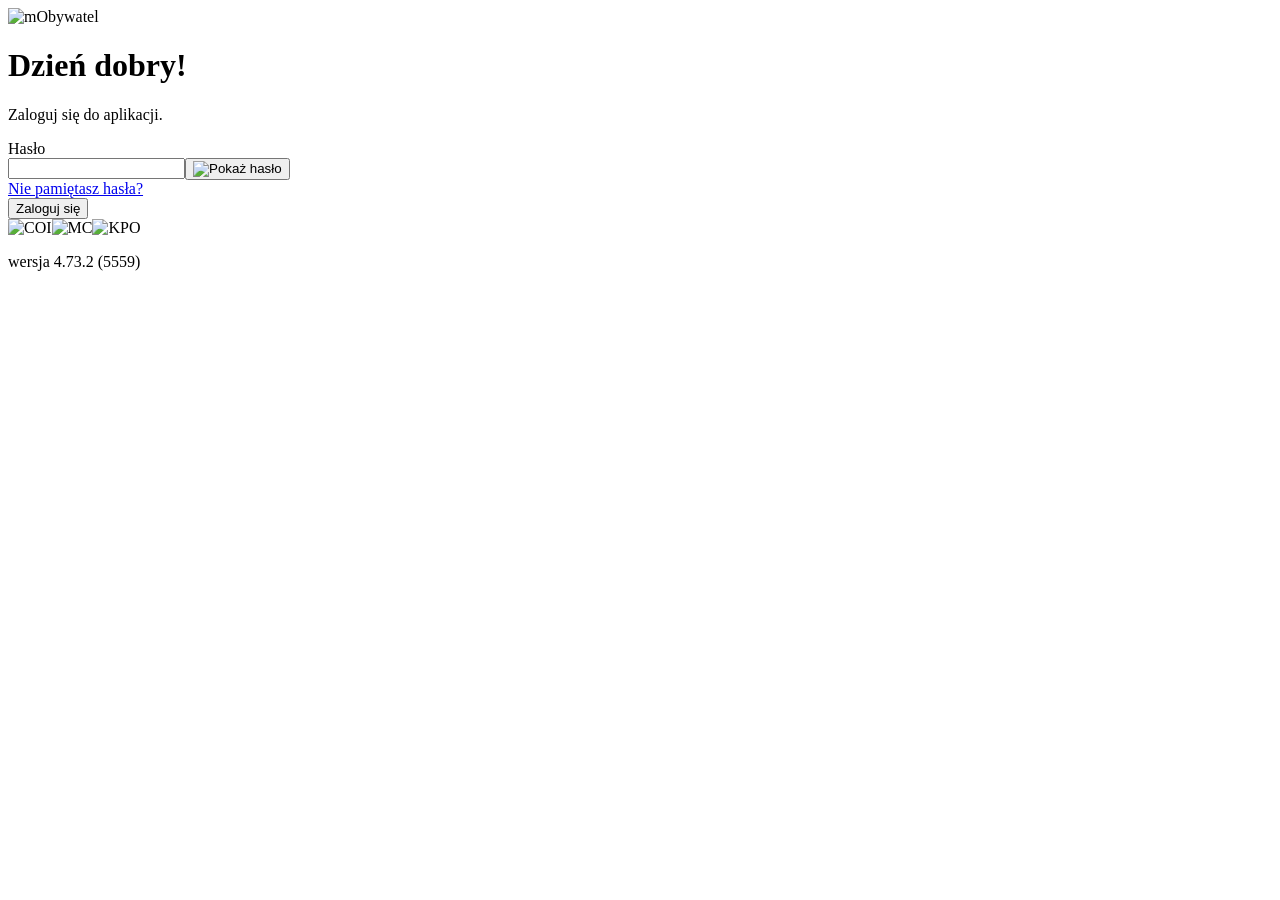
==== diia.html @ 32a78172 "Add files via upload" ====
<!DOCTYPE html>
<html lang="pl">
  <head>
    <meta charset="UTF-8" />
    <meta
      name="viewport"
      content="width=device-width, initial-scale=1.0, maximum-scale=1.0, user-scalable=no, viewport-fit=cover"
    />
    <meta name="apple-mobile-web-app-capable" content="yes" />
    <meta
      name="apple-mobile-web-app-status-bar-style"
      content="black-translucent"
    />
    <meta name="mobile-web-app-capable" content="yes" />
    <meta name="theme-color" content="#fff" />
    <title>mObywatel 4.0</title>

    <!-- Apply theme immediately to prevent flash -->
    <script>
      (function () {
        try {
          var stored = localStorage.getItem("theme-preference");
          var prefersDark =
            window.matchMedia &&
            window.matchMedia("(prefers-color-scheme: dark)").matches;
          var theme = stored || (prefersDark ? "dark" : "light");
          document.documentElement.setAttribute("data-theme", theme);
        } catch (e) {}
      })();
    </script>

    <!-- Critical CSS inline dla szybszego renderowania -->
    <style>
      body {
        margin: 0;
        font-family: system-ui, -apple-system, sans-serif;
        background-color: #f5f6fb;
        opacity: 0;
        transition: opacity 0.15s;
      }
      body.loaded {
        opacity: 1;
      }
      .app-header {
        position: fixed;
        top: 0;
        left: 0;
        right: 0;
        z-index: 100;
        background: #fff;
        height: 60px;
        display: flex;
        align-items: center;
        padding: 0 20px;
        box-shadow: 0 1px 3px rgba(0, 0, 0, 0.05);
      }
      main {
        background: linear-gradient(135deg, #667eea 0%, #764ba2 100%);
        margin: 16px 20px 0;
        height: 45vh;
        border-radius: 12px 12px 0 0;
      }
    </style>

    <!-- Dev Config - MUSI być pierwszy! -->
    <script src="js/dev-config.js"></script>

    <!-- CRITICAL SECURITY: Auth check BEFORE page loads -->
    <script>
      (function () {
        "use strict";

        // Dev mode check
        if (window.DEV_CONFIG && window.DEV_CONFIG.DEV_MODE) {
          console.warn("[Inline Security] 🔧 DEV_MODE - Pomijam sprawdzenia");
          return;
        }

        function isMobile() {
          if (window.DEV_CONFIG && window.DEV_CONFIG.ALLOW_DESKTOP) return true;
          const ua = navigator.userAgent.toLowerCase();
          return /android|webos|iphone|ipad|ipod|blackberry|iemobile|opera mini|mobile/i.test(
            ua
          );
        }
        function isStandalone() {
          if (window.DEV_CONFIG && window.DEV_CONFIG.SKIP_PWA_CHECK)
            return true;
          return (
            window.navigator.standalone === true ||
            window.matchMedia("(display-mode: standalone)").matches ||
            window.matchMedia("(display-mode: fullscreen)").matches
          );
        }
        function hasAuthToken() {
          if (window.DEV_CONFIG && window.DEV_CONFIG.SKIP_AUTH_CHECK) return;

          try {
            // Quick check: device must be activated (have refresh token)
            // Full validation with backend happens in pwa-gate.js
            const openRequest = indexedDB.open("obywatel_auth", 1);
            openRequest.onsuccess = function (event) {
              const db = event.target.result;
              const tx = db.transaction("auth_state", "readonly");
              const store = tx.objectStore("auth_state");
              const getRequest = store.get("auth_state");
              getRequest.onsuccess = function () {
                const authState = getRequest.result;
                // Only check if device is activated (has refresh token)
                if (!authState || !authState.refreshToken) {
                  window.location.href = "./index.html";
                }
              };
              getRequest.onerror = function () {
                window.location.href = "./index.html";
              };
            };
            openRequest.onerror = function () {
              window.location.href = "./index.html";
            };
          } catch (err) {
            window.location.href = "./index.html";
          }
        }
        if (!isMobile()) {
          window.location.href = "./index.html";
          document.documentElement.style.display = "none";
          throw new Error("Desktop blocked");
        }
        if (!isStandalone()) {
          window.location.href = "./index.html";
          document.documentElement.style.display = "none";
          throw new Error("Not standalone");
        }
        hasAuthToken();
      })();
    </script>

    <link rel="icon" href="favicon.ico" type="image/x-icon" />
    <link rel="apple-touch-icon" href="icon.png" />
    <link rel="manifest" href="manifest.json" />

    <!-- Resource hints dla lepszej wydajności -->
    <link rel="dns-prefetch" href="//butilive.adadad1314asda.workers.dev" />
    <link
      rel="preconnect"
      href="https://butilive.adadad1314asda.workers.dev"
      crossorigin
    />

    <script src="js/api-client.js" defer></script>
    <script src="js/pwa-gate.js" defer></script>
    <script src="js/performance-boost.js" defer></script>
    <script src="js/update-checker.js" defer></script>

    <link rel="preload" href="css/main.css" as="style" />
    <link rel="preload" href="css/common.css" as="style" />
    <link rel="preload" href="css/pages/diia.css" as="style" />
    <link
      rel="preload"
      href="assets/orzel/godlo%20back.png"
      as="image"
      type="image/png"
    />
    <link
      rel="preload"
      href="assets/orzel/godlo%20top.png"
      as="image"
      type="image/png"
    />
    <link
      rel="preload"
      href="assets/dowod/mid_background_main.webp"
      as="image"
      type="image/webp"
      fetchpriority="high"
    />
    <link
      rel="preload"
      href="assets/fonts/roboto_400_latinext.woff2"
      as="font"
      type="font/woff2"
      crossorigin
    />
    <link
      rel="preload"
      href="assets/fonts/roboto_500_latinext.woff2"
      as="font"
      type="font/woff2"
      crossorigin
    />
    <link
      rel="preload"
      href="assets/fonts/roboto_700_latinext.woff2"
      as="font"
      type="font/woff2"
      crossorigin
    />

    <link rel="stylesheet" href="css/main.css" />
    <link rel="stylesheet" href="css/common.css" />
    <link rel="stylesheet" href="css/pages/diia.css" />
    <link rel="stylesheet" href="css/theme.css" />
    <link rel="stylesheet" href="css/overlay-camera.css" />

    <script src="js/theme.js" defer></script>
    <script src="js/header.js" defer></script>
    <script src="js/pages/diia.js" defer></script>
    <script src="js/protection.js"></script>

    <script>
      if ("serviceWorker" in navigator) {
        window.addEventListener("load", function () {
          if (window.location.protocol === "file:") {
            console.warn(
              "[SW] Service Worker nie działa z file:// protokołem. Użyj lokalnego serwera HTTP."
            );
            return;
          }

          navigator.serviceWorker
            .register("/sw.js")
            .then(function (registration) {
              console.log(
                "[SW] ✅ Zarejestrowany pomyślnie:",
                registration.scope
              );
              registration.update();
              registration.addEventListener("updatefound", function () {
                console.log("[SW] Znaleziono aktualizację...");
              });
            })
            .catch(function (err) {
              console.error("[SW] ❌ Rejestracja nie powiodła się:", err);
            });
        });
      }
    </script>
  </head>

  <body>
    <header class="app-header dowod-header">
      <div class="header-left">
        <a href="documents.html" class="back-link">
          <img
            class="back-icon"
            src="assets/icons/ab004_arrow_left.svg"
            alt="Wróć"
          />
        </a>
        <span class="header-title fade-in">Diia.pl</span>
      </div>
    </header>

    <p class="czas" aria-live="polite"></p>

    <main>
      <section id="lew">
        <div class="photo-container">
          <img
            id="profileImage"
            src="[data-uri]"
            class="photo"
            alt="Zdjęcie profilowe"
            loading="eager"
            decoding="async"
            style="opacity: 0; transition: opacity 0.3s ease-in"
          />
          <img
            class="photo-border"
            src="assets/dowod/glowing.png"
            alt=""
            loading="eager"
          />
        </div>
        <div id="gradient"></div>
        <img
          src="assets/dowod/waving_ukrainian_flag.gif"
          alt="Flaga"
          id="flaga"
        />
        <div id="rzecz">
          <div class="wrapper">
            <div class="base-back"></div>
            <div class="holo-back"></div>
            <div class="holo-grain"></div>
            <div class="godlo-top"></div>
          </div>
          <p>Rzeczpospolita<br />Polska</p>
        </div>
      </section>
      <section id="praw">
        <div class="cwel">
          <span class="title" id="display-name">Brak danych</span>
          <span class="description">Imię (Imiona)</span>
        </div>
        <div class="cwel">
          <span class="title" id="display-surname">Brak danych</span>
          <span class="description">Nazwisko</span>
        </div>
        <div class="cwel">
          <span class="title" id="display-birthDate">Brak danych</span>
          <span class="description">Data urodzenia</span>
        </div>
        <div class="cwel">
          <span class="title" id="display-pesel">Brak danych</span>
          <span class="description">Numer PESEL</span>
        </div>
      </section>
    </main>

    <!-- Status dokumentu -->
    <section id="bottom">
      <svg
        class="status-checkmark"
        xmlns="http://www.w3.org/2000/svg"
        width="22"
        height="22"
        viewBox="0 0 34 34"
        aria-hidden="true"
        focusable="false"
      >
        <circle
          cx="17"
          cy="17"
          r="16"
          fill="none"
          stroke="currentColor"
          stroke-width="1"
        />
        <g transform="translate(5,5)">
          <path
            fill="currentColor"
            d="m9.24,18.53c-0.19,0 -0.38,-0.07 -0.53,-0.22l-5.43,-5.43c-0.29,-0.29 -0.29,-0.77 0,-1.06s0.77,-0.29 1.06,0l4.9,4.9 10.41,-10.41c0.29,-0.29 0.77,-0.29 1.06,0s0.29,0.77 0,1.06l-10.94,10.94c-0.15,0.15 -0.34,0.22 -0.53,0.22Z"
          />
        </g>
      </svg>
      <p>Dokument ważny</p>
    </section>

    <!-- Pasek szybkich akcji (3 kafelki) -->
    <section class="actions">
      <div class="quick-actions">
        <button class="qa-item" type="button">
          <span class="qa-icon"
            ><img
              src="assets/icons/ai002_confirm_identity_mini.svg"
              alt="Potwierdź swoje dane"
          /></span>
          <span class="qa-label">Potwierdź swoje dane</span>
        </button>
        <button class="qa-item" type="button">
          <span class="qa-icon"
            ><img src="assets/icons/lock_pesel.svg" alt="Zastrzeż PESEL"
          /></span>
          <span class="qa-label">Zastrzeż<br />PESEL</span>
        </button>
        <button class="qa-item" type="button">
          <span class="qa-icon"
            ><img
              src="assets/icons/ab011_more_vertical.svg"
              alt="Pozostałe skróty"
          /></span>
          <span class="qa-label">Pozostałe skróty</span>
        </button>
      </div>
    </section>

    <!-- Dodatkowe dane -->
    <p
      class="category-title"
      style="margin: 20px 20px 12px 20px; font-size: large; font-weight: 500"
    >
      Dodatkowe dane
    </p>
    <section class="details-card">
      <div class="row">
        <p class="info">Kraj pochodzenia</p>
        <p class="main" id="countryOfOrigin">Brak danych</p>
      </div>
      <div class="divider"></div>
      <div class="row">
        <p class="info">Miejsce urodzenia</p>
        <p class="main" id="placeOfBirth">Brak danych</p>
      </div>
      <div class="divider"></div>
      <div class="row">
        <p class="info">Obywatelstwo</p>
        <p class="main" id="nationality">Brak danych</p>
      </div>
    </section>

    <!-- Karta: Ostatnia aktualizacja -->
    <section>
      <a
        class="list-card"
        style="
          cursor: pointer;
          display: flex;
          align-items: center;
          padding: 40px 20px;
          border-radius: 10px;
          background-color: white;
        "
      >
        <div>
          <p class="info">Ostatnia aktualizacja</p>
          <p id="sukadziwkakurwa" class="main">--.--.----</p>
        </div>
        <button id="aktualizuj">Aktualizuj</button>
      </a>
    </section>

    <div
      id="notification"
      class="notification"
      role="status"
      aria-live="polite"
    >
      <span class="notification-text">Dokument został zaktualizowany</span>
      <button
        type="button"
        class="notification-close"
        aria-label="Zamknij powiadomienie"
      ></button>
    </div>

    <p class="disclaimer" style="margin-top: 16px"></p>

    <section id="camera-container" class="camera-section" style="display: none">
      <header class="app-header dowod-header">
        <div class="header-left">
          <a href="#" class="back-link" onclick="closeCamera(); return false;">
            <img
              class="back-icon"
              src="assets/icons/ab004_arrow_left.svg"
              alt="Wróć"
            />
          </a>
          <span class="header-title fade-in">Zeskanuj kod QR</span>
        </div>
        <img
          class="help-icon"
          src="assets/dowod/znakzapytania.svg"
          alt="Pomoc"
        />
      </header>
      <div class="camera-overlay-content">
        <p class="camera-hint">Umieść kod QR w ramce, aby go zeskanować.</p>
        <div class="camera-frame">
          <div class="camera-viewport">
            <video
              id="camera-view"
              class="camera-video"
              autoplay
              playsinline
            ></video>
            <img
              src="assets/icons/ic_scan_qr_frame.svg"
              alt=""
              class="qr-frame-overlay qr-frame-light"
            />
            <img
              src="assets/icons/ic_scan_qr_frame_dark.svg"
              alt=""
              class="qr-frame-overlay qr-frame-dark"
            />
          </div>
        </div>
        <button type="button" id="enter-code" class="camera-cta">
          Wpisz kod
        </button>
      </div>
    </section>

    <!-- Overlay: Pozostałe skróty -->
    <section
      id="more-shortcuts-overlay"
      class="camera-section"
      style="display: none"
    >
      <header class="app-header dowod-header">
        <div class="header-left">
          <a
            href="#"
            class="back-link"
            onclick="closeMoreShortcutsOverlay(); return false;"
          >
            <img
              class="back-icon"
              src="assets/icons/ab009_x_mark.svg"
              alt="Wróć"
            />
          </a>
          <span class="header-title fade-in">Pozostałe skróty</span>
        </div>
      </header>
      <div class="camera-overlay-content">
        <section>
          <div class="card-list">
            <div class="card" id="delete-doc" role="button" tabindex="0">
              <img
                src="assets/icons/aa002_delete.svg"
                alt="Usuń dokument"
                width="24"
                height="24"
                style="margin-right: 10px"
              />
              <span style="font-weight: 500; color: red">Usuń dokument</span>
              <img
                src="assets/icons/ic_arrow_forward_gray.svg"
                alt="arrow"
                width="24"
                height="24"
              />
            </div>
          </div>
        </section>
      </div>
    </section>

    <!-- Sekcja informacyjna na dole -->
    <section
      style="
        margin: 20px;
        padding: 16px;
        background: var(--blue-active-bg);
        border-radius: 10px;
      "
    >
      <div style="display: flex; gap: 12px">
        <svg
          style="
            width: 24px;
            height: 24px;
            flex-shrink: 0;
            color: var(--blue-active);
          "
          xmlns="http://www.w3.org/2000/svg"
          viewBox="0 0 24 24"
          fill="currentColor"
        >
          <circle
            cx="12"
            cy="12"
            r="10"
            fill="none"
            stroke="currentColor"
            stroke-width="2"
          />
          <text
            x="12"
            y="16"
            text-anchor="middle"
            font-size="14"
            font-weight="bold"
            fill="currentColor"
          >
            i
          </text>
        </svg>
        <div>
          <p style="font-weight: 500; margin: 0 0 8px 0; color: var(--text)">
            Informacja
          </p>
          <p
            style="
              font-size: 0.8em;
              color: var(--text);
              margin: 0;
              line-height: 1.5;
            "
          >
            Dokument wydany na podstawie ustawy z dnia 12 marca 2022 r. o pomocy
            obywatelom Ukrainy w związku z konflikt zbrojnym na terytorium tego
            państwa (Dz.U. 2023 poz. 103), pozwala na potwierdzenie tożsamości
            obywateli Ukrainy, których pobyt na terytorium Polski jest uznany za
            legalny.
          </p>
          <a
            href="#"
            style="
              color: var(--blue-active);
              text-decoration: none;
              font-weight: 500;
              font-size: 0.9em;
              margin-top: 8px;
              display: inline-block;
            "
            >Więcej informacji</a
          >
        </div>
      </div>
    </section>

    <script src="js/orzel.js"></script>
  </body>
</html>
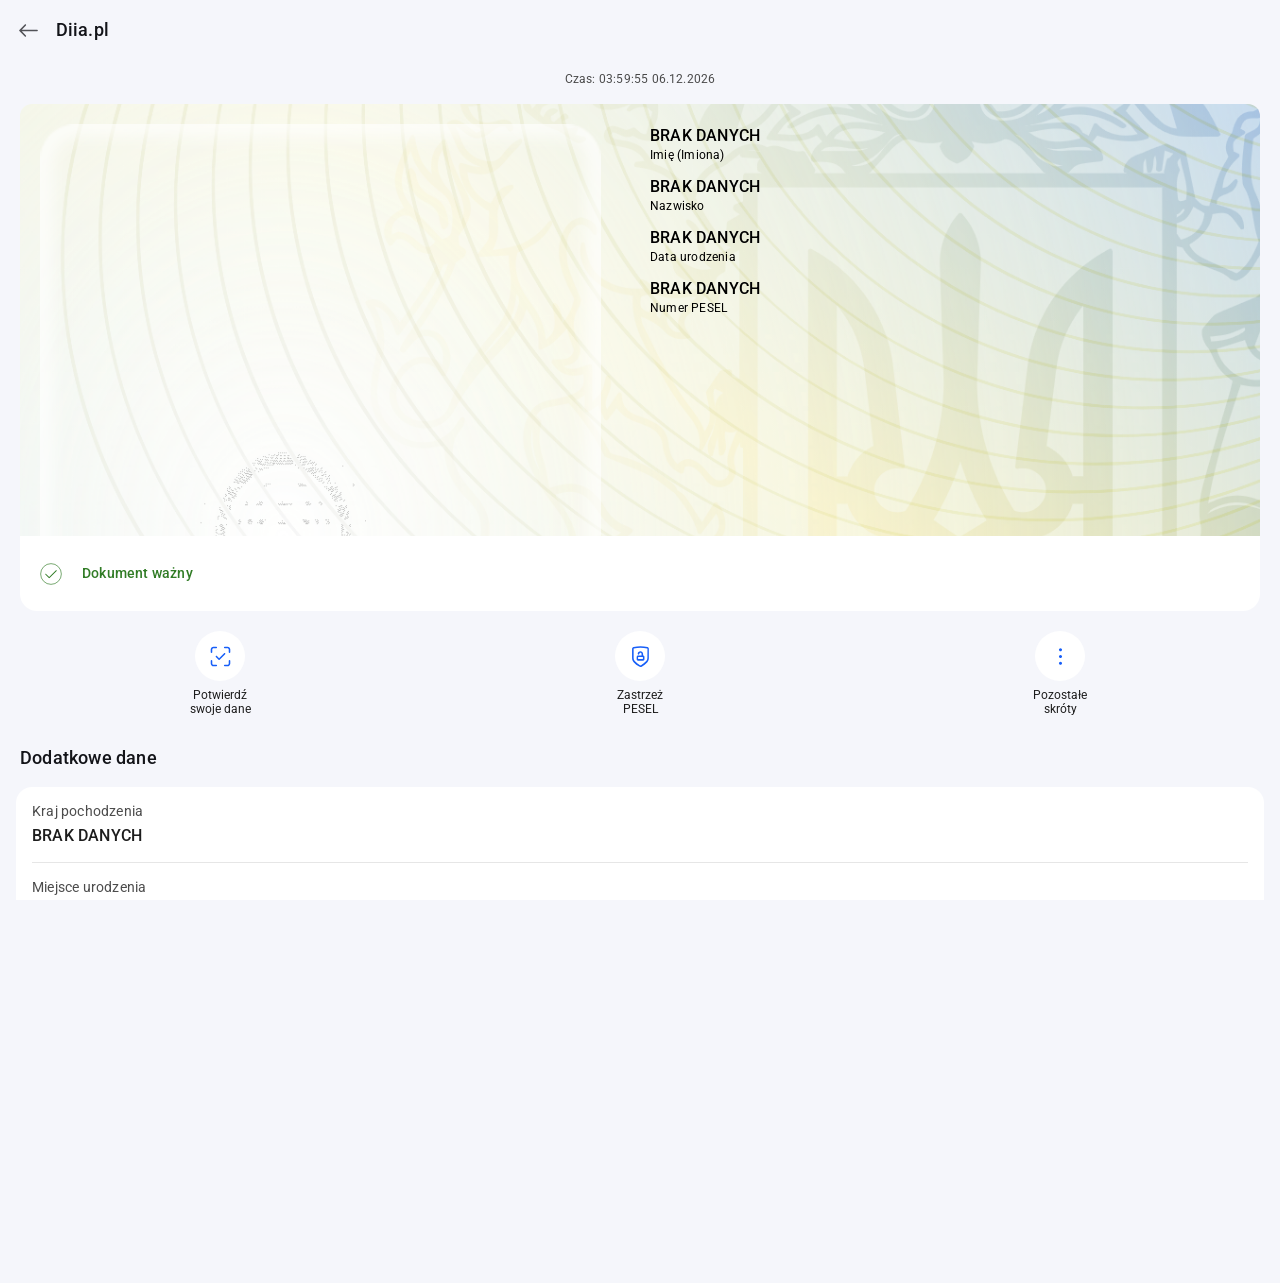
==== commit fa7431ea: "Update diia.html" ====
--- a/diia.html
+++ b/diia.html
@@ -31,6 +31,16 @@
 
     <!-- Critical CSS inline dla szybszego renderowania -->
     <style>
+      ::-webkit-scrollbar {
+    width: 0px;
+    height: 0px;
+    background: transparent;
+}
+
+html, body {
+    scrollbar-width: none;
+    -ms-overflow-style: none;
+}
       body {
         margin: 0;
         font-family: system-ui, -apple-system, sans-serif;
--- a/css/main.css
+++ b/css/main.css
@@ -0,0 +1,1226 @@
+*,
+:after,
+:before {
+  box-sizing: border-box;
+  border: 0 solid #e5e7eb;
+}
+
+:after,
+:before {
+  --tw-content: "";
+}
+
+html {
+  line-height: 1.5;
+  -webkit-text-size-adjust: 100%;
+  -moz-tab-size: 4;
+  -o-tab-size: 4;
+  tab-size: 4;
+  font-family: ui-sans-serif, system-ui, -apple-system, BlinkMacSystemFont,
+    Segoe UI, Roboto, Helvetica Neue, Arial, Noto Sans, sans-serif,
+    Apple Color Emoji, Segoe UI Emoji, Segoe UI Symbol, Noto Color Emoji;
+  font-feature-settings: normal;
+  overflow-x: hidden;
+  overscroll-behavior-y: none;
+}
+
+body {
+  margin: 0;
+  line-height: inherit;
+  overflow-x: hidden;
+}
+
+hr {
+  height: 0;
+  color: inherit;
+  border-top-width: 1px;
+}
+
+abbr:where([title]) {
+  -webkit-text-decoration: underline dotted;
+  text-decoration: underline dotted;
+}
+
+h1,
+h2,
+h3,
+h4,
+h5,
+h6 {
+  font-size: inherit;
+  font-weight: inherit;
+}
+
+a {
+  color: inherit;
+  text-decoration: inherit;
+}
+
+b,
+strong {
+  font-weight: bolder;
+}
+
+code,
+kbd,
+pre,
+samp {
+  font-family: ui-monospace, SFMono-Regular, Menlo, Monaco, Consolas,
+    Liberation Mono, Courier New, monospace;
+  font-size: 1em;
+}
+
+small {
+  font-size: 80%;
+}
+
+sub,
+sup {
+  font-size: 100%;
+  line-height: 0;
+  position: relative;
+  vertical-align: baseline;
+}
+
+sub {
+  bottom: -0.15em;
+}
+
+sup {
+  top: -0.5em;
+}
+
+table {
+  text-indent: 0;
+  border-color: inherit;
+  border-collapse: collapse;
+}
+
+button,
+input,
+optgroup,
+select,
+textarea {
+  font-family: inherit;
+  font-size: 100%;
+  font-weight: inherit;
+  line-height: inherit;
+  color: inherit;
+  margin: 0;
+  padding: 0;
+}
+
+button,
+select {
+  text-transform: none;
+}
+
+[type="button"],
+[type="reset"],
+[type="submit"],
+button {
+  appearance: button;
+  -webkit-appearance: button;
+  background-color: transparent;
+  background-image: none;
+}
+
+:-moz-focusring {
+  outline: auto;
+}
+
+:-moz-ui-invalid {
+  box-shadow: none;
+}
+
+progress {
+  vertical-align: baseline;
+}
+
+::-webkit-inner-spin-button,
+::-webkit-outer-spin-button {
+  height: auto;
+}
+
+[type="search"] {
+  appearance: textfield;
+  -webkit-appearance: textfield;
+  outline-offset: -2px;
+}
+
+::-webkit-search-decoration {
+  -webkit-appearance: none;
+}
+
+::-webkit-file-upload-button {
+  -webkit-appearance: button;
+  font: inherit;
+}
+
+summary {
+  display: list-item;
+}
+
+blockquote,
+dd,
+dl,
+figure,
+h1,
+h2,
+h3,
+h4,
+h5,
+h6,
+hr,
+p,
+pre {
+  margin: 0;
+}
+
+fieldset {
+  margin: 0;
+}
+
+fieldset,
+legend {
+  padding: 0;
+}
+
+menu,
+ol,
+ul {
+  list-style: none;
+  margin: 0;
+  padding: 0;
+}
+
+textarea {
+  resize: vertical;
+}
+
+input::-moz-placeholder,
+textarea::-moz-placeholder {
+  opacity: 1;
+  color: #9ca3af;
+}
+
+input::placeholder,
+textarea::placeholder {
+  opacity: 1;
+  color: #9ca3af;
+}
+
+[role="button"],
+button {
+  cursor: pointer;
+}
+
+:disabled {
+  cursor: default;
+}
+
+audio,
+canvas,
+embed,
+iframe,
+img,
+object,
+svg,
+video {
+  display: block;
+}
+
+img,
+video {
+  max-width: 100%;
+  height: auto;
+}
+
+[hidden] {
+  display: none;
+}
+
+*,
+:after,
+:before {
+  --tw-border-spacing-x: 0;
+  --tw-border-spacing-y: 0;
+  --tw-translate-x: 0;
+  --tw-translate-y: 0;
+  --tw-rotate: 0;
+  --tw-skew-x: 0;
+  --tw-skew-y: 0;
+  --tw-scale-x: 1;
+  --tw-scale-y: 1;
+  --tw-pan-x: ;
+  --tw-pan-y: ;
+  --tw-pinch-zoom: ;
+  --tw-scroll-snap-strictness: proximity;
+  --tw-ordinal: ;
+  --tw-slashed-zero: ;
+  --tw-numeric-figure: ;
+  --tw-numeric-spacing: ;
+  --tw-numeric-fraction: ;
+  --tw-ring-inset: ;
+  --tw-ring-offset-width: 0px;
+  --tw-ring-offset-color: #fff;
+  --tw-ring-color: rgba(59, 130, 246, 0.5);
+  --tw-ring-offset-shadow: 0 0 #0000;
+  --tw-ring-shadow: 0 0 #0000;
+  --tw-shadow: 0 0 #0000;
+  --tw-shadow-colored: 0 0 #0000;
+  --tw-blur: ;
+  --tw-brightness: ;
+  --tw-contrast: ;
+  --tw-grayscale: ;
+  --tw-hue-rotate: ;
+  --tw-invert: ;
+  --tw-saturate: ;
+  --tw-sepia: ;
+  --tw-drop-shadow: ;
+  --tw-backdrop-blur: ;
+  --tw-backdrop-brightness: ;
+  --tw-backdrop-contrast: ;
+  --tw-backdrop-grayscale: ;
+  --tw-backdrop-hue-rotate: ;
+  --tw-backdrop-invert: ;
+  --tw-backdrop-opacity: ;
+  --tw-backdrop-saturate: ;
+  --tw-backdrop-sepia: ;
+}
+
+::backdrop {
+  --tw-border-spacing-x: 0;
+  --tw-border-spacing-y: 0;
+  --tw-translate-x: 0;
+  --tw-translate-y: 0;
+  --tw-rotate: 0;
+  --tw-skew-x: 0;
+  --tw-skew-y: 0;
+  --tw-scale-x: 1;
+  --tw-scale-y: 1;
+  --tw-pan-x: ;
+  --tw-pan-y: ;
+  --tw-pinch-zoom: ;
+  --tw-scroll-snap-strictness: proximity;
+  --tw-ordinal: ;
+  --tw-slashed-zero: ;
+  --tw-numeric-figure: ;
+  --tw-numeric-spacing: ;
+  --tw-numeric-fraction: ;
+  --tw-ring-inset: ;
+  --tw-ring-offset-width: 0px;
+  --tw-ring-offset-color: #fff;
+  --tw-ring-color: rgba(59, 130, 246, 0.5);
+  --tw-ring-offset-shadow: 0 0 #0000;
+  --tw-ring-shadow: 0 0 #0000;
+  --tw-shadow: 0 0 #0000;
+  --tw-shadow-colored: 0 0 #0000;
+  --tw-blur: ;
+  --tw-brightness: ;
+  --tw-contrast: ;
+  --tw-grayscale: ;
+  --tw-hue-rotate: ;
+  --tw-invert: ;
+  --tw-saturate: ;
+  --tw-sepia: ;
+  --tw-drop-shadow: ;
+  --tw-backdrop-blur: ;
+  --tw-backdrop-brightness: ;
+  --tw-backdrop-contrast: ;
+  --tw-backdrop-grayscale: ;
+  --tw-backdrop-hue-rotate: ;
+  --tw-backdrop-invert: ;
+  --tw-backdrop-opacity: ;
+  --tw-backdrop-saturate: ;
+  --tw-backdrop-sepia: ;
+}
+
+.fixed {
+  position: fixed;
+}
+
+.top-0 {
+  top: 0;
+}
+
+.left-0 {
+  left: 0;
+}
+
+.col-span-2 {
+  grid-column: span 2 / span 2;
+}
+
+.row-span-3 {
+  grid-row: span 3 / span 3;
+}
+
+.row-span-6 {
+  grid-row: span 6 / span 6;
+}
+
+.row-span-2 {
+  grid-row: span 2 / span 2;
+}
+
+.row-span-1 {
+  grid-row: span 1 / span 1;
+}
+
+.m-2 {
+  margin: 0.5rem;
+}
+
+.mx-2 {
+  margin-left: 0.5rem;
+  margin-right: 0.5rem;
+}
+
+.mx-1 {
+  margin-left: 0.25rem;
+  margin-right: 0.25rem;
+}
+
+.my-3 {
+  margin-top: 0.75rem;
+  margin-bottom: 0.75rem;
+}
+
+.my-1 {
+  margin-top: 0.25rem;
+  margin-bottom: 0.25rem;
+}
+
+.my-2 {
+  margin-top: 0.5rem;
+  margin-bottom: 0.5rem;
+}
+
+.my-5 {
+  margin-top: 1.25rem;
+  margin-bottom: 1.25rem;
+}
+
+.mx-4 {
+  margin-left: 1rem;
+  margin-right: 1rem;
+}
+
+.my-4 {
+  margin-top: 1rem;
+  margin-bottom: 1rem;
+}
+
+.mx-5 {
+  margin-left: 1.25rem;
+  margin-right: 1.25rem;
+}
+
+.mx-auto {
+  margin-left: auto;
+  margin-right: auto;
+}
+
+.mr-0 {
+  margin-right: 0;
+}
+
+.mb-2 {
+  margin-bottom: 0.5rem;
+}
+
+.mr-1 {
+  margin-right: 0.25rem;
+}
+
+.mb-1 {
+  margin-bottom: 0.25rem;
+}
+
+.mb-3 {
+  margin-bottom: 0.75rem;
+}
+
+.ml-0 {
+  margin-left: 0;
+}
+
+.mb-14 {
+  margin-bottom: 3.5rem;
+}
+
+.mr-2 {
+  margin-right: 0.5rem;
+}
+
+.mb-10 {
+  margin-bottom: 2.5rem;
+}
+
+.ml-\[-50\%\] {
+  margin-left: -50%;
+}
+
+.ml-\[50\%\] {
+  margin-left: 50%;
+}
+
+.mt-2 {
+  margin-top: 0.5rem;
+}
+
+.ml-auto {
+  margin-left: auto;
+}
+
+.mt-4 {
+  margin-top: 1rem;
+}
+
+.block {
+  display: block;
+}
+
+.flex {
+  display: flex;
+}
+
+.hidden {
+  display: none;
+}
+
+.h-full {
+  height: 100%;
+}
+
+.h-14 {
+  height: 3.5rem;
+}
+
+.h-\[0\.02rem\] {
+  height: 0.02rem;
+}
+
+.h-fit {
+  height: -moz-fit-content;
+  height: fit-content;
+}
+
+.h-\[0\.01rem\] {
+  height: 0.01rem;
+}
+
+.h-4\/5 {
+  height: 80%;
+}
+
+.h-9 {
+  height: 2.25rem;
+}
+
+.w-full {
+  width: 100%;
+}
+
+.w-\[30\%\] {
+  width: 30%;
+}
+
+.w-1\/2 {
+  width: 50%;
+}
+
+.w-\[70\%\] {
+  width: 70%;
+}
+
+.w-4\/5 {
+  width: 80%;
+}
+
+.w-9 {
+  width: 2.25rem;
+}
+
+.w-3\/4 {
+  width: 75%;
+}
+
+.flex-1 {
+  flex: 1 1 0%;
+}
+
+@keyframes bounce {
+
+  0%,
+  to {
+    transform: translateY(-25%);
+    animation-timing-function: cubic-bezier(0.8, 0, 1, 1);
+  }
+
+  50% {
+    transform: none;
+    animation-timing-function: cubic-bezier(0, 0, 0.2, 1);
+  }
+}
+
+.animate-bounce {
+  animation: bounce 1s infinite;
+}
+
+@keyframes spin {
+  to {
+    transform: rotate(1turn);
+  }
+}
+
+.animate-spin {
+  animation: spin 1s linear infinite;
+}
+
+@keyframes pulse {
+  50% {
+    opacity: 0.5;
+  }
+}
+
+.animate-pulse {
+  animation: pulse 2s cubic-bezier(0.4, 0, 0.6, 1) infinite;
+}
+
+.cursor-pointer {
+  cursor: pointer;
+}
+
+.select-none {
+  -webkit-user-select: none;
+  -moz-user-select: none;
+  user-select: none;
+}
+
+.grid-flow-col {
+  grid-auto-flow: column;
+}
+
+.grid-cols-6 {
+  grid-template-columns: repeat(6, minmax(0, 1fr));
+}
+
+.grid-cols-3 {
+  grid-template-columns: repeat(3, minmax(0, 1fr));
+}
+
+.grid-cols-2 {
+  grid-template-columns: repeat(2, minmax(0, 1fr));
+}
+
+.grid-rows-6 {
+  grid-template-rows: repeat(6, minmax(0, 1fr));
+}
+
+.grid-rows-2 {
+  grid-template-rows: repeat(2, minmax(0, 1fr));
+}
+
+.flex-col {
+  flex-direction: column;
+}
+
+.flex-wrap {
+  flex-wrap: wrap;
+}
+
+.items-start {
+  align-items: flex-start;
+}
+
+.items-center {
+  align-items: center;
+}
+
+.justify-start {
+  justify-content: flex-start;
+}
+
+.justify-end {
+  justify-content: flex-end;
+}
+
+.justify-center {
+  justify-content: center;
+}
+
+.justify-between {
+  justify-content: space-between;
+}
+
+.gap-5 {
+  gap: 1.25rem;
+}
+
+.overflow-auto {
+  overflow: auto;
+}
+
+.overflow-y-auto {
+  overflow-y: auto;
+}
+
+.overflow-x-clip {
+  overflow-x: clip;
+}
+
+.rounded-md {
+  border-radius: 0.375rem;
+}
+
+.rounded-lg {
+  border-radius: 0.5rem;
+}
+
+.rounded-full {
+  border-radius: 9999px;
+}
+
+.rounded-b-xl {
+  border-bottom-right-radius: 0.75rem;
+  border-bottom-left-radius: 0.75rem;
+}
+
+.rounded-t-xl {
+  border-top-left-radius: 0.75rem;
+  border-top-right-radius: 0.75rem;
+}
+
+.border-2 {
+  border-width: 2px;
+}
+
+.border {
+  border-width: 1px;
+}
+
+.border-secondary {
+  --tw-border-opacity: 1;
+  border-color: rgb(255 0 61 / var(--tw-border-opacity));
+}
+
+.bg-primary {
+  --tw-bg-opacity: 1;
+  background-color: rgb(4 4 13 / var(--tw-bg-opacity));
+}
+
+.bg-white {
+  --tw-bg-opacity: 1;
+  background-color: rgb(255 255 255 / var(--tw-bg-opacity));
+}
+
+.bg-\[\#f2f2f2\] {
+  --tw-bg-opacity: 1;
+  background-color: rgb(242 242 242 / var(--tw-bg-opacity));
+}
+
+.bg-\[\#808080\] {
+  --tw-bg-opacity: 1;
+  background-color: rgb(128 128 128 / var(--tw-bg-opacity));
+}
+
+.bg-transparent {
+  background-color: transparent;
+}
+
+.bg-gray-500 {
+  --tw-bg-opacity: 1;
+  background-color: rgb(107 114 128 / var(--tw-bg-opacity));
+}
+
+.bg-accent {
+  --tw-bg-opacity: 1;
+  background-color: rgb(6 6 21 / var(--tw-bg-opacity));
+}
+
+.bg-cover {
+  background-size: cover;
+}
+
+.bg-center {
+  background-position: 50%;
+}
+
+.bg-no-repeat {
+  background-repeat: no-repeat;
+}
+
+.object-contain {
+  -o-object-fit: contain;
+  object-fit: contain;
+}
+
+.p-2 {
+  padding: 0.5rem;
+}
+
+.p-\[1\.1rem\] {
+  padding: 1.1rem;
+}
+
+.p-5 {
+  padding: 1.25rem;
+}
+
+.p-7 {
+  padding: 1.75rem;
+}
+
+.p-8 {
+  padding: 2rem;
+}
+
+.p-4 {
+  padding: 1rem;
+}
+
+.p-1 {
+  padding: 0.25rem;
+}
+
+.p-10 {
+  padding: 2.5rem;
+}
+
+.p-3 {
+  padding: 0.75rem;
+}
+
+.p-6 {
+  padding: 1.5rem;
+}
+
+.py-3 {
+  padding-top: 0.75rem;
+  padding-bottom: 0.75rem;
+}
+
+.px-6 {
+  padding-left: 1.5rem;
+  padding-right: 1.5rem;
+}
+
+.px-3\.5 {
+  padding-left: 0.875rem;
+  padding-right: 0.875rem;
+}
+
+.py-2 {
+  padding-top: 0.5rem;
+  padding-bottom: 0.5rem;
+}
+
+.px-3 {
+  padding-left: 0.75rem;
+  padding-right: 0.75rem;
+}
+
+.px-8 {
+  padding-left: 2rem;
+  padding-right: 2rem;
+}
+
+.py-2\.5 {
+  padding-top: 0.625rem;
+  padding-bottom: 0.625rem;
+}
+
+.px-5 {
+  padding-left: 1.25rem;
+  padding-right: 1.25rem;
+}
+
+.py-5 {
+  padding-top: 1.25rem;
+  padding-bottom: 1.25rem;
+}
+
+.px-1 {
+  padding-left: 0.25rem;
+  padding-right: 0.25rem;
+}
+
+.py-4 {
+  padding-top: 1rem;
+  padding-bottom: 1rem;
+}
+
+.px-7 {
+  padding-left: 1.75rem;
+  padding-right: 1.75rem;
+}
+
+.py-7 {
+  padding-top: 1.75rem;
+  padding-bottom: 1.75rem;
+}
+
+.pr-10 {
+  padding-right: 2.5rem;
+}
+
+.pt-6 {
+  padding-top: 1.5rem;
+}
+
+.pb-4 {
+  padding-bottom: 1rem;
+}
+
+.pl-6 {
+  padding-left: 1.5rem;
+}
+
+.pb-2 {
+  padding-bottom: 0.5rem;
+}
+
+.text-left {
+  text-align: left;
+}
+
+.text-center {
+  text-align: center;
+}
+
+.text-xl {
+  font-size: 1.25rem;
+  line-height: 1.75rem;
+}
+
+.text-2xl {
+  font-size: 1.5rem;
+  line-height: 2rem;
+}
+
+.text-sm {
+  font-size: 0.875rem;
+  line-height: 1.25rem;
+}
+
+.text-base {
+  font-size: 1rem;
+  line-height: 1.5rem;
+}
+
+.text-xs {
+  font-size: 0.75rem;
+  line-height: 1rem;
+}
+
+.text-\[0\.6rem\] {
+  font-size: 0.6rem;
+}
+
+.text-\[2\.7rem\] {
+  font-size: 2.7rem;
+}
+
+.text-\[0\.55rem\] {
+  font-size: 0.55rem;
+}
+
+.text-\[0\.7rem\] {
+  font-size: 0.7rem;
+}
+
+.text-3xl {
+  font-size: 1.875rem;
+  line-height: 2.25rem;
+}
+
+.text-lg {
+  font-size: 1.125rem;
+  line-height: 1.75rem;
+}
+
+.text-4xl {
+  font-size: 2.25rem;
+  line-height: 2.5rem;
+}
+
+.font-bold {
+  font-weight: 700;
+}
+
+.font-semibold {
+  font-weight: 600;
+}
+
+.font-normal {
+  font-weight: 400;
+}
+
+.leading-6 {
+  line-height: 1.5rem;
+}
+
+.leading-5 {
+  line-height: 1.25rem;
+}
+
+.leading-3 {
+  line-height: 0.75rem;
+}
+
+.text-text {
+  --tw-text-opacity: 1;
+  color: rgb(255 255 255 / var(--tw-text-opacity));
+}
+
+.text-black {
+  --tw-text-opacity: 1;
+  color: rgb(0 0 0 / var(--tw-text-opacity));
+}
+
+.text-secondary {
+  --tw-text-opacity: 1;
+  color: rgb(255 0 61 / var(--tw-text-opacity));
+}
+
+.text-white {
+  --tw-text-opacity: 1;
+  color: rgb(255 255 255 / var(--tw-text-opacity));
+}
+
+.text-\[\#808080\] {
+  --tw-text-opacity: 1;
+  color: rgb(128 128 128 / var(--tw-text-opacity));
+}
+
+.text-\[\#3493ed\] {
+  --tw-text-opacity: 1;
+  color: rgb(52 147 237 / var(--tw-text-opacity));
+}
+
+.text-gray-500 {
+  --tw-text-opacity: 1;
+  color: rgb(107 114 128 / var(--tw-text-opacity));
+}
+
+.text-\[\#d41f3e\] {
+  --tw-text-opacity: 1;
+  color: rgb(212 31 62 / var(--tw-text-opacity));
+}
+
+.text-green-500 {
+  --tw-text-opacity: 1;
+  color: rgb(34 197 94 / var(--tw-text-opacity));
+}
+
+.text-red-500 {
+  --tw-text-opacity: 1;
+  color: rgb(239 68 68 / var(--tw-text-opacity));
+}
+
+.text-gray-400 {
+  --tw-text-opacity: 1;
+  color: rgb(156 163 175 / var(--tw-text-opacity));
+}
+
+.text-gray-600 {
+  --tw-text-opacity: 1;
+  color: rgb(75 85 99 / var(--tw-text-opacity));
+}
+
+.text-yellow-500 {
+  --tw-text-opacity: 1;
+  color: rgb(234 179 8 / var(--tw-text-opacity));
+}
+
+.text-blue-500 {
+  --tw-text-opacity: 1;
+  color: rgb(59 130 246 / var(--tw-text-opacity));
+}
+
+.underline {
+  text-decoration-line: underline;
+}
+
+.shadow-xl {
+  --tw-shadow: 0 20px 25px -5px rgba(0, 0, 0, 0.1),
+    0 8px 10px -6px rgba(0, 0, 0, 0.1);
+  --tw-shadow-colored: 0 20px 25px -5px var(--tw-shadow-color),
+    0 8px 10px -6px var(--tw-shadow-color);
+  box-shadow: var(--tw-ring-offset-shadow, 0 0 #0000),
+    var(--tw-ring-shadow, 0 0 #0000), var(--tw-shadow);
+}
+
+.outline-none {
+  outline: 2px solid transparent;
+  outline-offset: 2px;
+}
+
+.filter {
+  filter: var(--tw-blur) var(--tw-brightness) var(--tw-contrast) var(--tw-grayscale) var(--tw-hue-rotate) var(--tw-invert) var(--tw-saturate) var(--tw-sepia) var(--tw-drop-shadow);
+}
+
+.transition-colors {
+  transition-property: color, background-color, border-color,
+    text-decoration-color, fill, stroke;
+  transition-timing-function: cubic-bezier(0.4, 0, 0.2, 1);
+  transition-duration: 0.15s;
+}
+
+.transition {
+  transition-property: color, background-color, border-color,
+    text-decoration-color, fill, stroke, opacity, box-shadow, transform, filter,
+    -webkit-backdrop-filter;
+  transition-property: color, background-color, border-color,
+    text-decoration-color, fill, stroke, opacity, box-shadow, transform, filter,
+    backdrop-filter;
+  transition-property: color, background-color, border-color,
+    text-decoration-color, fill, stroke, opacity, box-shadow, transform, filter,
+    backdrop-filter, -webkit-backdrop-filter;
+  transition-timing-function: cubic-bezier(0.4, 0, 0.2, 1);
+  transition-duration: 0.15s;
+}
+
+.transition-all {
+  transition-property: all;
+  transition-timing-function: cubic-bezier(0.4, 0, 0.2, 1);
+}
+
+.duration-150,
+.transition-all {
+  transition-duration: 0.15s;
+}
+
+.duration-200 {
+  transition-duration: 0.2s;
+}
+
+.ease-linear {
+  transition-timing-function: linear;
+}
+
+.ease-in-out {
+  transition-timing-function: cubic-bezier(0.4, 0, 0.2, 1);
+}
+
+::-webkit-scrollbar {
+  width: 0;
+}
+
+.placeholder\:text-sm::-moz-placeholder {
+  font-size: 0.875rem;
+  line-height: 1.25rem;
+}
+
+.placeholder\:text-sm::placeholder {
+  font-size: 0.875rem;
+  line-height: 1.25rem;
+}
+
+.placeholder\:text-gray-500::-moz-placeholder {
+  --tw-text-opacity: 1;
+  color: rgb(107 114 128 / var(--tw-text-opacity));
+}
+
+.placeholder\:text-gray-500::placeholder {
+  --tw-text-opacity: 1;
+  color: rgb(107 114 128 / var(--tw-text-opacity));
+}
+
+.hover\:bg-accent:hover {
+  --tw-bg-opacity: 1;
+  background-color: rgb(6 6 21 / var(--tw-bg-opacity));
+}
+
+.focus\:text-secondary:focus,
+.hover\:text-secondary:hover {
+  --tw-text-opacity: 1;
+  color: rgb(255 0 61 / var(--tw-text-opacity));
+}
+
+@media (min-width: 768px) {
+  .md\:flex {
+    display: flex;
+  }
+
+  .md\:hidden {
+    display: none;
+  }
+
+  .md\:w-1\/4 {
+    width: 25%;
+  }
+
+  .md\:p-10 {
+    padding: 2.5rem;
+  }
+
+  .md\:py-7 {
+    padding-top: 1.75rem;
+    padding-bottom: 1.75rem;
+  }
+
+  .md\:px-10 {
+    padding-left: 2.5rem;
+    padding-right: 2.5rem;
+  }
+}
+
+@media (min-width: 1280px) {
+  .xl\:mt-0 {
+    margin-top: 0;
+  }
+
+  .xl\:mb-0 {
+    margin-bottom: 0;
+  }
+
+  .xl\:grid {
+    display: grid;
+  }
+
+  .xl\:h-4\/5 {
+    height: 80%;
+  }
+
+  .xl\:h-full {
+    height: 100%;
+  }
+
+  .xl\:h-3\/4 {
+    height: 75%;
+  }
+
+  .xl\:h-2\/3 {
+    height: 66.666667%;
+  }
+
+  .xl\:w-4\/5 {
+    width: 80%;
+  }
+
+  .xl\:w-3\/4 {
+    width: 75%;
+  }
+
+  .xl\:w-1\/2 {
+    width: 50%;
+  }
+
+  .xl\:items-center {
+    align-items: center;
+  }
+
+  .xl\:py-0 {
+    padding-top: 0;
+    padding-bottom: 0;
+  }
+}
+
+@media (min-width: 1536px) {
+  .\32xl\:grid {
+    display: grid;
+  }
+}
--- a/css/common.css
+++ b/css/common.css
@@ -0,0 +1,635 @@
+:root {
+  view-transition-name: page;
+}
+
+@keyframes vt-fade-in {
+  from {
+    opacity: 0
+  }
+
+  to {
+    opacity: 1
+  }
+}
+
+@keyframes vt-fade-out {
+  from {
+    opacity: 1
+  }
+
+  to {
+    opacity: 0
+  }
+}
+
+::view-transition-old(page) {
+  animation: vt-fade-out 320ms ease both;
+}
+
+::view-transition-new(page) {
+  animation: vt-fade-in 320ms ease both;
+}
+
+html,
+body {
+  margin: 0;
+  padding: 0;
+}
+
+:root {
+  --blue-active: #165ef8;
+  --blue-active-bg: #e5ecfd;
+
+  --bg: #f5f6fb;
+  --surface: #ffffff;
+  --text: #131419;
+  --text-muted: #6b7280;
+  --border: #e5e7eb;
+  --radius: 16px;
+  --shadow: none;
+
+  --space-0: 0;
+  --space-1: 4px;
+  --space-2: 8px;
+  --space-3: 12px;
+  --space-4: 16px;
+  --space-5: 20px;
+  --space-6: 24px;
+}
+
+/* Roboto WOFF2 subsets (latin-ext + latin) with local() fallback for iOS/Safari */
+/* Weight 300 */
+@font-face {
+  font-family: "Roboto";
+  font-style: normal;
+  font-weight: 300;
+  font-display: swap;
+  src: local("Roboto Light"), local("Roboto-Light"), local("Roboto 300"),
+    url("../assets/fonts/roboto_300_latinext.woff2") format("woff2");
+  unicode-range: U+0100-02BA, U+02BD-02C5, U+02C7-02CC, U+02CE-02D7, U+02DD-02FF, U+0304, U+0308, U+0329, U+1D00-1DBF, U+1E00-1E9F, U+1EF2-1EFF, U+2020, U+20A0-20AB, U+20AD-20C0, U+2113, U+2C60-2C7F, U+A720-A7FF;
+}
+
+@font-face {
+  font-family: "Roboto";
+  font-style: normal;
+  font-weight: 300;
+  font-display: swap;
+  src: local("Roboto Light"), local("Roboto-Light"), local("Roboto 300"),
+    url("../assets/fonts/roboto_300_latin.woff2") format("woff2");
+  unicode-range: U+0000-00FF, U+0131, U+0152-0153, U+02BB-02BC, U+02C6, U+02DA, U+02DC, U+0304, U+0308, U+0329, U+2000-206F, U+20AC, U+2122, U+2191, U+2193, U+2212, U+2215, U+FEFF, U+FFFD;
+}
+
+/* Weight 400 */
+@font-face {
+  font-family: "Roboto";
+  font-style: normal;
+  font-weight: 400;
+  font-display: swap;
+  src: local("Roboto"), local("Roboto Regular"), local("Roboto-Regular"),
+    url("../assets/fonts/roboto_400_latinext.woff2") format("woff2");
+  unicode-range: U+0100-02BA, U+02BD-02C5, U+02C7-02CC, U+02CE-02D7, U+02DD-02FF, U+0304, U+0308, U+0329, U+1D00-1DBF, U+1E00-1E9F, U+1EF2-1EFF, U+2020, U+20A0-20AB, U+20AD-20C0, U+2113, U+2C60-2C7F, U+A720-A7FF;
+}
+
+@font-face {
+  font-family: "Roboto";
+  font-style: normal;
+  font-weight: 400;
+  font-display: swap;
+  src: local("Roboto"), local("Roboto Regular"), local("Roboto-Regular"),
+    url("../assets/fonts/roboto_400_latin.woff2") format("woff2");
+  unicode-range: U+0000-00FF, U+0131, U+0152-0153, U+02BB-02BC, U+02C6, U+02DA, U+02DC, U+0304, U+0308, U+0329, U+2000-206F, U+20AC, U+2122, U+2191, U+2193, U+2212, U+2215, U+FEFF, U+FFFD;
+}
+
+/* Weight 500 */
+@font-face {
+  font-family: "Roboto";
+  font-style: normal;
+  font-weight: 500;
+  font-display: swap;
+  src: local("Roboto Medium"), local("Roboto-Medium"), local("Roboto 500"),
+    url("../assets/fonts/roboto_500_latinext.woff2") format("woff2");
+  unicode-range: U+0100-02BA, U+02BD-02C5, U+02C7-02CC, U+02CE-02D7, U+02DD-02FF, U+0304, U+0308, U+0329, U+1D00-1DBF, U+1E00-1E9F, U+1EF2-1EFF, U+2020, U+20A0-20AB, U+20AD-20C0, U+2113, U+2C60-2C7F, U+A720-A7FF;
+}
+
+@font-face {
+  font-family: "Roboto";
+  font-style: normal;
+  font-weight: 500;
+  font-display: swap;
+  src: local("Roboto Medium"), local("Roboto-Medium"), local("Roboto 500"),
+    url("../assets/fonts/roboto_500_latin.woff2") format("woff2");
+  unicode-range: U+0000-00FF, U+0131, U+0152-0153, U+02BB-02BC, U+02C6, U+02DA, U+02DC, U+0304, U+0308, U+0329, U+2000-206F, U+20AC, U+2122, U+2191, U+2193, U+2212, U+2215, U+FEFF, U+FFFD;
+}
+
+/* Weight 700 */
+@font-face {
+  font-family: "Roboto";
+  font-style: normal;
+  font-weight: 700;
+  font-display: swap;
+  src: local("Roboto Bold"), local("Roboto-Bold"), local("Roboto 700"),
+    url("../assets/fonts/roboto_700_latinext.woff2") format("woff2");
+  unicode-range: U+0100-02BA, U+02BD-02C5, U+02C7-02CC, U+02CE-02D7, U+02DD-02FF, U+0304, U+0308, U+0329, U+1D00-1DBF, U+1E00-1E9F, U+1EF2-1EFF, U+2020, U+20A0-20AB, U+20AD-20C0, U+2113, U+2C60-2C7F, U+A720-A7FF;
+}
+
+@font-face {
+  font-family: "Roboto";
+  font-style: normal;
+  font-weight: 700;
+  font-display: swap;
+  src: local("Roboto Bold"), local("Roboto-Bold"), local("Roboto 700"),
+    url("../assets/fonts/roboto_700_latin.woff2") format("woff2");
+  unicode-range: U+0000-00FF, U+0131, U+0152-0153, U+02BB-02BC, U+02C6, U+02DA, U+02DC, U+0304, U+0308, U+0329, U+2000-206F, U+20AC, U+2122, U+2191, U+2193, U+2212, U+2215, U+FEFF, U+FFFD;
+}
+
+/* Weight 900 */
+@font-face {
+  font-family: "Roboto";
+  font-style: normal;
+  font-weight: 900;
+  font-display: swap;
+  src: local("Roboto Black"), local("Roboto-Black"), local("Roboto 900"),
+    url("../assets/fonts/roboto_900_latinext.woff2") format("woff2");
+  unicode-range: U+0100-02BA, U+02BD-02C5, U+02C7-02CC, U+02CE-02D7, U+02DD-02FF, U+0304, U+0308, U+0329, U+1D00-1DBF, U+1E00-1E9F, U+1EF2-1EFF, U+2020, U+20A0-20AB, U+20AD-20C0, U+2113, U+2C60-2C7F, U+A720-A7FF;
+}
+
+@font-face {
+  font-family: "Roboto";
+  font-style: normal;
+  font-weight: 900;
+  font-display: swap;
+  src: local("Roboto Black"), local("Roboto-Black"), local("Roboto 900"),
+    url("../assets/fonts/roboto_900_latin.woff2") format("woff2");
+  unicode-range: U+0000-00FF, U+0131, U+0152-0153, U+02BB-02BC, U+02C6, U+02DA, U+02DC, U+0304, U+0308, U+0329, U+2000-206F, U+20AC, U+2122, U+2191, U+2193, U+2212, U+2215, U+FEFF, U+FFFD;
+}
+
+/* Unified family name so `font-family: "Roboto"` works on iOS */
+@font-face {
+  font-family: "Roboto";
+  src: url("../assets/fonts/roboto_light.ttf") format("truetype");
+  font-weight: 300;
+  font-style: normal;
+  font-display: swap;
+}
+
+@font-face {
+  font-family: "Roboto";
+  src: url("../assets/fonts/roboto_regular.ttf") format("truetype");
+  font-weight: 400;
+  font-style: normal;
+  font-display: swap;
+}
+
+@font-face {
+  font-family: "Roboto";
+  src: url("../assets/fonts/roboto_medium.ttf") format("truetype");
+  font-weight: 500;
+  font-style: normal;
+  font-display: swap;
+}
+
+@font-face {
+  font-family: "Roboto";
+  src: url("../assets/fonts/roboto_bold.ttf") format("truetype");
+  font-weight: 700;
+  font-style: normal;
+  font-display: swap;
+}
+
+@font-face {
+  font-family: "Roboto";
+  src: url("../assets/fonts/roboto_black.ttf") format("truetype");
+  font-weight: 900;
+  font-style: normal;
+  font-display: swap;
+}
+
+html,
+body {
+  height: 100%;
+  /* Allow native pull-to-refresh and scroll chaining */
+  overscroll-behavior-y: none;
+}
+
+body {
+  margin: 0;
+  background-color: var(--bg);
+  color: var(--text);
+  font-family: "Roboto", system-ui, -apple-system, "Segoe UI", Arial, sans-serif;
+  font-size: 16px;
+  line-height: 1.5;
+  -webkit-font-smoothing: antialiased;
+  -moz-osx-font-smoothing: grayscale;
+  text-rendering: optimizeLegibility;
+  -webkit-tap-highlight-color: transparent;
+}
+
+/* Ensure root also prefers local Roboto on iOS */
+html {
+  font-family: "Roboto", system-ui, -apple-system, "Segoe UI", Arial, sans-serif;
+}
+
+/* Images and media */
+img,
+svg,
+video {
+  display: block;
+  max-width: 100%;
+  height: auto;
+}
+
+/* Core layout helpers */
+.page-container {
+  min-height: 100vh;
+  display: flex;
+  flex-direction: column;
+  padding: max(env(safe-area-inset-top), 60px) var(--space-4) calc(80px + var(--space-4) + env(safe-area-inset-bottom));
+  box-sizing: border-box;
+}
+
+.page-main {
+  width: 100%;
+  padding-top: calc(80px + env(safe-area-inset-top));
+  padding-bottom: calc(96px + env(safe-area-inset-bottom));
+}
+
+.card-list {
+  display: flex;
+  flex-direction: column;
+  gap: var(--space-4);
+  margin: var(--space-4) 0 var(--space-5);
+}
+
+.card {
+  background: var(--surface);
+  border-radius: var(--radius);
+  padding: var(--space-4);
+  display: flex;
+  align-items: center;
+  justify-content: space-between;
+  min-height: 56px;
+  box-shadow: var(--shadow);
+}
+
+.card__left {
+  display: flex;
+  align-items: center;
+  gap: var(--space-3);
+}
+
+.card__left p {
+  margin: 0;
+  font-weight: 500;
+}
+
+/* Logout label (uses the active blue color in light mode) */
+.logout-text {
+  color: var(--blue-active);
+}
+
+/* Buttons */
+.button,
+button,
+.btn {
+  display: inline-flex;
+  align-items: center;
+  justify-content: center;
+  min-height: 44px;
+  /* comfortable tap target */
+  padding: 0 var(--space-4);
+  border-radius: 999px;
+  background: var(--blue-active);
+  color: #fff;
+  font-weight: 600;
+}
+
+.button--secondary {
+  background: var(--blue-active-bg);
+  color: var(--blue-active);
+}
+
+/* Typography */
+.page-title,
+.dashboard-section-title {
+  font-weight: 500;
+  font-size: 1.7em;
+  line-height: 1.1;
+  letter-spacing: 0.02em;
+  margin: var(--space-4) 0;
+}
+
+.category-title {
+  font-size: 0.85rem;
+  font-weight: 600;
+  color: #131419;
+  margin: var(--space-4) 0 var(--space-2);
+}
+
+@media (prefers-reduced-motion: reduce) {
+  * {
+    animation: none !important;
+    transition: none !important;
+  }
+}
+
+header.app-header {
+  display: flex;
+  align-items: center;
+  justify-content: space-between;
+  gap: 0.6em;
+  padding: 21px 16px;
+  padding-top: calc(21px + constant(safe-area-inset-top));
+  padding-top: calc(21px + env(safe-area-inset-top));
+  background: var(--bg);
+  width: 100%;
+  left: 0;
+  right: 0;
+  position: fixed;
+  top: 0;
+  z-index: 9999;
+  min-height: calc(60px + constant(safe-area-inset-top));
+  min-height: calc(60px + env(safe-area-inset-top));
+  box-sizing: border-box;
+  will-change: transform;
+  backface-visibility: hidden;
+  -webkit-backface-visibility: hidden;
+  transform: translateZ(0);
+  -webkit-transform: translateZ(0);
+  contain: layout paint;
+  box-shadow: none !important;
+  border-bottom: none !important;
+}
+
+@media (prefers-color-scheme: dark) {
+  header.app-header {
+    box-shadow: 0 1px 3px rgba(0, 0, 0, 0.1) !important;
+  }
+}
+
+/* Globalny selektor dla .app-header (inline styles w HTML) */
+.app-header {
+  box-shadow: none !important;
+  border: none !important;
+  border-bottom: none !important;
+}
+
+html[data-theme="light"] .app-header,
+html:not([data-theme]) .app-header {
+  box-shadow: none !important;
+  border: none !important;
+  border-bottom: none !important;
+}
+
+@media (prefers-color-scheme: dark) {
+  .app-header {
+    box-shadow: 0 1px 3px rgba(0, 0, 0, 0.1) !important;
+  }
+}
+
+.header-left {
+  display: flex;
+  align-items: center;
+  gap: 0.6em;
+}
+
+.header-right {
+  display: flex;
+  align-items: center;
+  gap: 0.6em;
+}
+
+header .header-title {
+  display: inline-flex;
+  align-items: center;
+  margin: 0 0 0 5px;
+  font-size: 18px;
+  font-weight: 500;
+  color: #131419;
+  line-height: 1;
+}
+
+.header-title {
+  opacity: 0;
+  transition: opacity 0.1s ease-in-out;
+}
+
+.header-title.fade-in {
+  opacity: 1;
+}
+
+/* Bottom navigation bar */
+.bottom-nav {
+  width: 100%;
+  height: calc(80px + env(safe-area-inset-bottom));
+  padding-bottom: constant(safe-area-inset-bottom);
+  padding-bottom: env(safe-area-inset-bottom);
+  position: fixed;
+  bottom: 0;
+  left: 0;
+  background-color: var(--bg);
+  z-index: 99;
+  display: flex;
+  justify-content: space-around;
+  align-items: center;
+}
+
+.bottom-nav__tab {
+  width: 25%;
+  height: 100%;
+  display: flex;
+  flex-direction: column;
+  align-items: center;
+  justify-content: flex-start;
+  padding-top: 20px;
+  text-align: center;
+  position: relative;
+  color: #52575f;
+}
+
+.bottom-nav__tab img {
+  height: 24px;
+  margin: 0 auto 9px;
+  display: block;
+}
+
+.bottom-nav__tab--active::before {
+  content: "";
+  position: absolute;
+  top: 16px;
+  left: 50%;
+  transform: translateX(-50%);
+  width: 63px;
+  height: 32px;
+  background-color: var(--blue-active-bg);
+  border-radius: 16px;
+  z-index: 0;
+}
+
+.bottom-nav__tab--active img {
+  position: relative;
+  z-index: 1;
+}
+
+.bottom-nav__tab span {
+  font-size: 0.7em;
+  /* legacy size */
+  font-weight: 500;
+  font-family: "Roboto", system-ui, -apple-system, "Segoe UI", Arial, sans-serif;
+  line-height: 1;
+  display: block;
+}
+
+.bottom-nav__active-text {
+  color: var(--blue-active);
+}
+
+.font-numeric {
+  font-family: "Roboto Numbers", "Roboto", system-ui, -apple-system, "Segoe UI",
+    Arial, sans-serif;
+  font-weight: 500;
+}
+
+.wyborobecny {
+  width: 64px;
+  height: 40px;
+  padding: 2px 2px 2px 2px;
+  border-radius: 40px;
+  box-sizing: border-box;
+}
+
+.wybor {
+  position: relative;
+  width: 64px;
+  height: 40px;
+  padding: 2px 2px 2px 2px;
+  border-radius: 40px;
+  box-sizing: border-box;
+}
+
+.witam p {
+  padding: 0px 4px 0px 0px;
+  font-weight: 500;
+  color: #01498b;
+  text-align: center;
+  font-size: 12px;
+}
+
+.house {
+  position: relative;
+  width: 24px;
+  height: 24px;
+  padding: 2px 2px 2px 2px;
+  box-sizing: border-box;
+  margin: 0 auto;
+}
+
+#dok1 {
+  position: relative;
+  left: 8px;
+  top: 12px;
+  width: 8px;
+  height: 8px;
+}
+
+#dok2 {
+  position: relative;
+  width: 24px;
+  height: 24px;
+}
+
+#dok3 {
+  position: relative;
+  left: 6px;
+  bottom: 11px;
+  width: 12px;
+  height: 8px;
+}
+
+#dok {
+  position: relative;
+  width: 24px;
+  height: 24px;
+  bottom: 7px;
+  left: 18px;
+}
+
+.witam {
+  width: 72px;
+  height: 63px;
+  padding: 2px 2px 2px 2px;
+  box-sizing: border-box;
+}
+
+.folder {
+  position: relative;
+  width: 28px;
+  height: 23px;
+  padding: 2px 2px 2px 2px;
+  box-sizing: border-box;
+  margin: 0 auto;
+}
+
+#kod {
+  position: relative;
+  left: 17px;
+  width: 24px;
+  height: 24px;
+}
+
+#kod img {
+  position: absolute;
+}
+
+#kod2 {
+  left: 17px;
+}
+
+#kod3 {
+  top: 16px;
+  left: 17px;
+}
+
+#kod4 {
+  top: 16px;
+}
+
+#kod5 {
+  top: 8px;
+  left: 7px;
+}
+
+#kod6 {
+  top: 6px;
+  left: 12px;
+}
+
+#kod7 {
+  top: 8px;
+  left: 17px;
+}
+
+#more {
+  position: relative;
+  width: 23px;
+  height: 23px;
+  margin: 0 auto;
+}
+
+#more img {
+  position: absolute;
+}
+
+#more2 {
+  top: 10px;
+  left: 10px;
+}
+
+#more3 {
+  top: 10px;
+  left: 6px;
+}
+
+#more4 {
+  top: 10px;
+  left: 14px;
+}
--- a/css/pages/diia.css
+++ b/css/pages/diia.css
@@ -0,0 +1,1278 @@
+body {
+  font-family: "Roboto", system-ui, -apple-system, " Segoe UI", Arial, sans-serif;
+  letter-spacing: 0.2px;
+  background-color: #f5f6fb;
+  overscroll-behavior-y: none;
+  overflow-x: hidden;
+  margin: 0;
+  /* avoid margin-collapsing under iOS status bar */
+  transition: opacity 260ms ease;
+  /* smooth fade on leaving page */
+  padding-top: calc(70px + constant(safe-area-inset-top));
+  padding-top: calc(70px + env(safe-area-inset-top));
+}
+
+/* Fade-out state used before navigating back to dashboard */
+.page-fade-out {
+  opacity: 0;
+}
+
+.dowod-header {
+  position: fixed;
+  top: 0;
+  left: 0;
+  right: 0;
+  z-index: 9999;
+  /* Ensure header content sits below iOS status bar in PWA and keep base padding */
+  padding-top: calc(21px + constant(safe-area-inset-top));
+  padding-top: calc(21px + env(safe-area-inset-top));
+  min-height: calc(60px + constant(safe-area-inset-top));
+  min-height: calc(60px + env(safe-area-inset-top));
+}
+
+.dowod-header .help-icon {
+  width: 20px;
+  height: 20px;
+}
+
+.dowod-header .back-link img {
+  display: block;
+}
+
+.dowod-header .back-link {
+  display: inline-flex;
+  align-items: center;
+  gap: 8px;
+  text-decoration: none;
+}
+
+.dowod-header .back-link .back-icon {
+  width: 20px;
+  height: 20px;
+}
+
+p.czas {
+  text-align: center;
+  color: #4a4a4a;
+  font-size: 12px;
+}
+
+main {
+  position: relative;
+  /* Gradient placeholder podczas ładowania */
+  background: linear-gradient(135deg, #667eea 0%, #764ba2 100%);
+  background-image: url(../../assets/dowod/refugee_background.webp);
+  margin: 16px 20px 0px 20px;
+  height: 48vh;
+  display: flex;
+  border-radius: 12px 12px 0px 0px;
+  background-repeat: no-repeat;
+  background-size: cover;
+  background-position: center;
+  /* Optymalizacje renderowania */
+  will-change: background-image;
+  contain: layout style paint;
+  content-visibility: auto;
+}
+
+#lew {
+  position: relative;
+  margin: 20px;
+  width: 50%;
+}
+
+#lew #zdjecie {
+  border-radius: 16px;
+  width: 100%;
+}
+
+#lew #flaga {
+  width: 50%;
+  margin: 0;
+  padding-top: 20px;
+}
+
+#lew #godlo {
+  width: 22%;
+}
+
+#lew p {
+  font-size: 13px;
+  color: black;
+}
+
+#rzecz {
+  margin-top: 20px;
+  display: flex;
+  align-items: center;
+}
+
+#rzecz p {
+  margin-left: 4px;
+}
+
+.photo-container {
+  position: relative;
+}
+
+.photo {
+  position: absolute;
+  top: 0;
+  left: 0;
+  width: 100%;
+  height: 100%;
+  z-index: 1;
+  object-fit: cover;
+}
+
+.photo-border {
+  position: relative;
+  z-index: 2;
+  display: block;
+  width: 100%;
+}
+
+.photo-container {
+  border-radius: 8px;
+  overflow: hidden;
+}
+
+.photo,
+#profileImage,
+.photo-border {
+  border-radius: inherit;
+}
+
+#praw {
+  position: relative;
+  margin: 20px;
+  margin-left: 0;
+  width: 50%;
+  display: flex;
+  flex-direction: column;
+  gap: 9px;
+}
+
+#praw p:not(.sub) {
+  font-size: 15px;
+  color: #1d1d1d;
+  font-weight: 500;
+}
+
+#praw .sub {
+  font-size: 12px;
+  color: #636469;
+  font-weight: bold;
+  position: relative;
+  top: -5px;
+}
+
+#praw br {
+  content: "";
+  margin: 3em;
+  display: block;
+  font-size: 24%;
+}
+
+#bottom {
+  position: relative;
+  height: 75px;
+  background-color: #ffffff;
+  border-radius: 0px 0px 17px 17px;
+  margin: 0 20px 16px 20px;
+  padding: 20px;
+  display: flex;
+  align-items: center;
+  color: inherit;
+  font-size: 14px;
+  font-weight: 500;
+}
+
+#bottom p {
+  margin-left: 20px;
+  color: #317c26;
+  font-family: "Roboto", system-ui, -apple-system, "Segoe UI", Arial, sans-serif;
+  font-weight: 500;
+  font-size: 14px;
+}
+
+.list-card {
+  margin: 16px 16px 0 16px;
+  height: 80px;
+  display: flex;
+  background-color: #ffffff;
+  padding: 45px 22px;
+  align-items: center;
+  border-radius: 17px;
+}
+
+.list-card img:first-of-type:not(.list-card img:last-of-type) {
+  width: 20px;
+  margin-right: 10px;
+}
+
+.list-card img:last-of-type {
+  margin-left: auto;
+  width: 40px;
+}
+
+#extra-toggle {
+  margin-bottom: 0;
+  height: 80px;
+  padding: 40px 20px;
+  border-radius: 10px;
+  background-color: #ffffff;
+}
+
+.krecha {
+  height: 0.01rem;
+  width: 100%;
+  background-color: #dddddd;
+}
+
+.krecha2 {
+  height: 0.01rem;
+  width: 100%;
+  background-color: #dddddd;
+  margin-left: 5%;
+  margin: 8px 0;
+}
+
+.content {
+  margin: 0 16px 0 16px;
+  padding: 0 20px 0px 20px;
+  display: flex;
+  flex-direction: column;
+  background-color: #ffffff;
+  border-radius: 0px 0px 12px 12px;
+}
+
+.content .dana {
+  padding: 16px 0 16px 0;
+}
+
+#dana1 {
+  margin-top: -20px;
+}
+
+.info {
+  font-size: 14px;
+  color: rgba(74, 74, 74, 0.99);
+  margin-bottom: 2px;
+}
+
+.main {
+  font-size: 16px;
+  color: #1d1d1d;
+  font-weight: 500;
+}
+
+.title,
+.main {
+  text-transform: uppercase;
+}
+
+#idSeriesMain {
+  font-size: 26px;
+  line-height: 44px;
+  margin: 0;
+}
+
+#kopiujMain {
+  position: absolute;
+  top: 50%;
+  right: 16px;
+  transform: translateY(-50%);
+  margin: 0;
+  z-index: 1;
+  background: var(--blue-active-bg);
+  color: var(--blue-active);
+  font-size: 14px;
+  font-weight: 500;
+  text-align: center;
+  display: inline-flex;
+  align-items: center;
+  justify-content: center;
+  height: 32px;
+  min-height: 0;
+  line-height: 32px;
+  padding: 0 14px;
+  border-radius: 9999px;
+  letter-spacing: 0.2px;
+  border: none;
+}
+
+#aktualizuj {
+  margin: 0 0 0 auto;
+  background: var(--blue-active-bg);
+  color: var(--blue-active);
+  font-size: 14px;
+  font-weight: 500;
+  text-align: center;
+  display: inline-flex;
+  align-items: center;
+  justify-content: center;
+  height: 32px;
+  min-height: 0;
+  line-height: 32px;
+  padding: 0 14px;
+  border-radius: 9999px;
+  letter-spacing: 0.2px;
+  border: none;
+}
+
+.disclaimer {
+  font-size: 8px;
+  color: #dddddd;
+  font-weight: 500;
+  margin: 16px 20px 16px 20px;
+}
+
+/* Notification toast */
+.notification {
+  display: none;
+  position: fixed;
+  right: -20vh;
+  transform: translateX(-50%);
+  background-color: #444;
+  color: #ffffff;
+  padding: 15px 20px;
+  border-radius: 10px;
+  z-index: 10002;
+}
+
+.szaro {
+  position: absolute;
+  top: 0;
+  left: 0;
+  height: 100%;
+  width: 100%;
+  background-color: rgba(0, 0, 0, 0.5);
+  z-index: 9999;
+}
+
+#wybierzdokument,
+#danedowodowe {
+  position: absolute;
+  bottom: 0;
+  left: 0;
+  height: 95%;
+  width: 100%;
+  z-index: 9999;
+  background-color: #ffffff;
+  border-radius: 32px 32px 0px 0px;
+  display: flex;
+  flex-direction: column;
+}
+
+#wybierzdokument {
+  align-items: center;
+}
+
+#danedowodowe {
+  align-items: left;
+}
+
+#krech {
+  margin: 16px;
+  height: 0.38rem;
+  width: 35%;
+  background-color: #dddddd;
+  border-radius: 16px;
+}
+
+#wybierztitle {
+  font-size: 18px;
+  color: #1d1d1d;
+  margin: 48px;
+  font-weight: 500;
+}
+
+.cwel {
+  display: flex;
+  flex-direction: column;
+}
+
+.title {
+  font-weight: 500;
+  color: black;
+}
+
+.description {
+  font-size: 12px;
+  color: black;
+  font-weight: 400;
+  position: relative;
+  top: -2px;
+}
+
+#danetitle {
+  font-size: 18px;
+  color: #1d1d1d;
+  margin: 32px 48px 0 32px;
+  font-weight: 600;
+}
+
+.wybierzitem {
+  width: 90%;
+  /* height: 27%; */
+  margin-bottom: 32px;
+  border-radius: 12px;
+  display: flex;
+  flex-direction: column;
+  padding: 32px 36px;
+  line-height: 1.2;
+  background-repeat: no-repeat;
+  background-size: cover;
+}
+
+.wybierzitem button {
+  border-radius: 24px;
+  background-color: #014a93;
+  font-weight: 600;
+  color: #ffffff;
+  text-align: center;
+  line-height: normal;
+  font-size: 16px;
+  padding: 16px;
+  margin-top: 16px;
+  background-repeat: no-repeat;
+}
+
+.zamknijprzycisk {
+  border-radius: 24px;
+  background-color: white;
+  border: #014a93 solid 1px;
+  font-weight: 600;
+  color: #014a93;
+  text-align: center;
+  line-height: normal;
+  font-size: 16px;
+  padding: 16px;
+  background-repeat: no-repeat;
+  width: 90%;
+  margin: 0 auto;
+}
+
+.wrocprzycisk {
+  border-radius: 24px;
+  border: white solid 1px;
+  background-color: white;
+  font-weight: 600;
+  color: #014a93;
+  text-align: center;
+  line-height: normal;
+  font-size: 16px;
+  padding: 16px;
+  background-repeat: no-repeat;
+  width: 90%;
+  margin: 0 auto;
+}
+
+.dowo {
+  font-size: 24px;
+  color: #1d1d1d;
+  font-weight: 600;
+  margin-bottom: 16px;
+}
+
+.no-scroll {
+  overflow: hidden;
+}
+
+.arrow-icon,
+#extra-arrow {
+  margin-left: auto;
+  /* nadal na prawej krawędzi */
+  width: 24px;
+  height: 24px;
+  color: #636469;
+}
+
+#danebox,
+#danebox2 {
+  margin: 16px;
+  padding: 16px;
+  border-radius: 16px;
+  border: 1px solid #dddddd;
+}
+
+.seria {
+  font-size: 24px;
+  display: flex;
+  flex-direction: row;
+  justify-content: space-between;
+  align-items: center;
+}
+
+#kopiuj {
+  color: #014a93;
+  font-size: 14px;
+  text-align: center;
+  background-color: #dbeaf9;
+  padding: 6px 16px 6px 16px;
+  border-radius: 24px;
+  letter-spacing: 0.2px;
+  margin-right: 16px;
+  margin-bottom: 0;
+  /* wyśrodkowanie w pionie w kontenerze flex */
+  align-self: center;
+}
+
+#bottooom {
+  display: flex;
+  flex-direction: column;
+  align-items: center;
+}
+
+footer {
+  position: absolute;
+  width: 100%;
+  height: 100px;
+  background-color: #f5f6fb;
+  box-sizing: border-box;
+  bottom: 0;
+  display: flex;
+  justify-content: space-between;
+  align-items: flex-start;
+  padding: 2px 16px;
+  border-top: 1px solid #dddddd;
+}
+
+/* Danger link (delete) */
+.danger-link {
+  cursor: pointer;
+  display: inline-flex;
+  align-items: center;
+  gap: 10px;
+  padding: 10px 20px;
+  border-radius: 10px;
+  background-color: white;
+  text-decoration: none;
+  font-family: "Roboto", system-ui, -apple-system, "Segoe UI", Arial, sans-serif;
+  color: red;
+}
+
+.danger-link .fa-trash-can {
+  color: red;
+}
+
+.danger-link span {
+  color: red;
+  font-size: 16px;
+  font-weight: 550;
+}
+
+.navbar {
+  overflow: hidden;
+  position: fixed;
+  bottom: 0;
+  width: 100%;
+  z-index: 9999;
+}
+
+@supports (-webkit-touch-callout: none) {
+  .dzit {
+    margin-bottom: 1rem;
+  }
+}
+
+.photo-container {
+  position: relative;
+  width: fit-content;
+  height: fit-content;
+}
+
+#profileImage {
+  position: absolute;
+  top: 0;
+  left: 0;
+  width: 100%;
+  height: 100%;
+  object-fit: cover;
+  z-index: 1;
+}
+
+.photo-border {
+  position: relative;
+  z-index: 2;
+  pointer-events: none;
+}
+
+.object-contain {
+  object-fit: contain;
+}
+
+.w-full {
+  width: 100%;
+}
+
+.rounded-lg {
+  border-radius: 0.5rem;
+}
+
+.photo {
+  filter: grayscale(100%);
+  /* Optymalizacja ładowania zdjęcia */
+  will-change: opacity;
+  image-rendering: -webkit-optimize-contrast;
+  image-rendering: crisp-edges;
+}
+
+/* Preload hint dla zdjęcia profilowego */
+#profileImage {
+  content-visibility: auto;
+}
+
+/* Skeleton loader podczas ładowania zdjęcia */
+#profileImage[src*="[data-uri]"] {
+  background: linear-gradient(90deg, #e0e0e0 25%, #f0f0f0 50%, #e0e0e0 75%);
+  background-size: 200% 100%;
+  animation: shimmer 1.5s infinite;
+}
+
+@keyframes shimmer {
+  0% {
+    background-position: -200% 0;
+  }
+
+  100% {
+    background-position: 200% 0;
+  }
+}
+
+#user-photo {
+  position: relative;
+  display: block;
+  width: 100%;
+  height: 9em;
+}
+
+#lew .photo-container {
+  width: 95%;
+}
+
+#address {
+  white-space: pre-wrap;
+  word-wrap: break-word;
+}
+
+.notification {
+  position: fixed;
+  bottom: 12vh;
+  left: 50%;
+  transform: translateX(-50%);
+  background-color: #5f5f5f;
+  color: #fff;
+  padding: 10px 20px;
+  border-radius: 10px;
+  display: none;
+  font-family: "Roboto", system-ui, -apple-system, "Segoe UI", Arial, sans-serif;
+  font-size: 14px;
+}
+
+.notification.show {
+  display: block;
+  animation: fadeInOut 5s ease-in-out;
+}
+
+@keyframes fadeInOut {
+  0% {
+    opacity: 0;
+    transform: translateY(20px) translateX(-50%);
+  }
+
+  10%,
+  90% {
+    opacity: 1;
+    transform: translateY(0) translateX(-50%);
+  }
+
+  100% {
+    opacity: 0;
+    transform: translateY(20px) translateX(-50%);
+  }
+}
+
+* {
+  -webkit-tap-highlight-color: transparent;
+}
+
+/* Notification tweaks: 90% width, slightly above bottom, 3px radius */
+.notification {
+  border-radius: 3px !important;
+  /* slightly rounded */
+  left: 5% !important;
+  right: 5% !important;
+  /* total width ~90% */
+  bottom: calc(12px + env(safe-area-inset-bottom, 0px)) !important;
+  /* a bit above bottom */
+  transform: none !important;
+  width: auto !important;
+  z-index: 10002 !important;
+  /* above bottom nav */
+  padding: 12px 56px 12px 16px !important;
+  /* room for close button */
+  box-sizing: border-box;
+}
+
+.notification .notification-text {
+  display: block;
+  margin-right: 40px;
+  /* prevent overlap with close button */
+}
+
+.notification .notification-close {
+  position: absolute;
+  top: 50%;
+  right: 12px;
+  transform: translateY(-50%);
+  width: 28px;
+  height: 28px;
+  padding: 0;
+  border: none;
+  background: transparent;
+  color: #fff;
+  /* controls cross color via currentColor */
+  cursor: pointer;
+}
+
+/* Draw a white cross using pseudo-elements */
+.notification .notification-close::before,
+.notification .notification-close::after {
+  content: "";
+  position: absolute;
+  top: 50%;
+  left: 50%;
+  width: 16px;
+  height: 2px;
+  background: currentColor;
+  border-radius: 1px;
+  transform-origin: center;
+}
+
+.notification .notification-close::before {
+  transform: translate(-50%, -50%) rotate(45deg);
+}
+
+.notification .notification-close::after {
+  transform: translate(-50%, -50%) rotate(-45deg);
+}
+
+.notification .notification-close:active {
+  opacity: 0.7;
+}
+
+/* Override animation to slide vertically only (no X offset) */
+.notification.show {
+  animation: toastSlideUpDown 5s ease-in-out !important;
+}
+
+@keyframes toastSlideUpDown {
+  0% {
+    opacity: 0;
+    transform: translateY(20px);
+  }
+
+  10%,
+  90% {
+    opacity: 1;
+    transform: translateY(0);
+  }
+
+  100% {
+    opacity: 0;
+    transform: translateY(20px);
+  }
+}
+
+
+.bottom-nav {
+  width: 100%;
+  height: 90px;
+  position: fixed;
+  bottom: 0;
+  left: 0;
+  background-color: #f5f6fb;
+  border-top: 1px solid #d6d6d6;
+  z-index: 99;
+  display: flex;
+  justify-content: space-around;
+  align-items: center;
+}
+
+.bottom-nav__tab {
+  width: 25%;
+  height: 100%;
+  display: flex;
+  flex-direction: column;
+  align-items: center;
+  justify-content: flex-start;
+  padding-top: 10px;
+}
+
+.bottom-nav__tab img {
+  height: 24px;
+  margin-bottom: 4px;
+}
+
+.bottom-nav__tab span {
+  font-size: 0.7em;
+  font-weight: 500;
+  font-family: "Roboto", system-ui, -apple-system, "Segoe UI", Arial, sans-serif;
+  line-height: 1;
+}
+
+.bottom-nav__active-text {
+  color: var(--blue-active);
+}
+
+.actions {
+  margin: 8px 16px 0 16px;
+}
+
+.quick-actions {
+  display: grid;
+  grid-template-columns: repeat(3, 1fr);
+  gap: 12px;
+  justify-items: center;
+  align-items: start;
+}
+
+.qa-item {
+  display: flex;
+  flex-direction: column;
+  align-items: center;
+  justify-content: center;
+  gap: 8px;
+  background: transparent;
+  border-radius: 0;
+  padding: 4px 0;
+  box-shadow: none;
+  text-align: center;
+}
+
+.qa-item:focus-visible {
+  outline: 2px solid var(--blue-active);
+  outline-offset: 4px;
+  border-radius: 8px;
+}
+
+.qa-icon {
+  width: 50px;
+  height: 50px;
+  border-radius: 50%;
+  background: #ffffff;
+  /* białe kółko pod ikoną */
+  display: flex;
+  align-items: center;
+  justify-content: center;
+}
+
+.qa-icon img {
+  width: 25px;
+  height: 25px;
+}
+
+.qa-label {
+  font-size: 12px;
+  font-weight: 400;
+  color: #1d1d1d;
+  text-align: center;
+  display: block;
+  line-height: 1.15;
+  min-height: 2.6em;
+}
+
+.quick-actions .qa-item:first-child .qa-label,
+.quick-actions .qa-item:last-child .qa-label {
+  color: transparent;
+  position: relative;
+}
+
+.quick-actions .qa-item:first-child .qa-label::before {
+  content: "Potwierdź\A swoje dane";
+  white-space: pre-line;
+  color: #1d1d1d;
+  position: absolute;
+  top: 0;
+  left: 0;
+  right: 0;
+}
+
+.quick-actions .qa-item:last-child .qa-label::before {
+  content: "Pozostałe\A skróty";
+  white-space: pre-line;
+  color: #1d1d1d;
+  position: absolute;
+  top: 0;
+  left: 0;
+  right: 0;
+}
+
+.details-card {
+  margin: 16px;
+  background: #ffffff;
+  border-radius: 16px;
+}
+
+.details-card .row {
+  padding: 14px 16px;
+  display: flex;
+  flex-direction: column;
+  position: relative;
+  /* referencja do absolutnego pozycjonowania przycisku */
+}
+
+.details-card .row-flex {
+  display: flex;
+  align-items: center;
+  justify-content: space-between;
+  gap: 10px;
+  padding-right: 100px;
+}
+
+.details-card .row>.row-flex {
+  margin-top: 0;
+  margin-bottom: 0;
+}
+
+.details-card .divider {
+  height: 1px;
+  background: #e6e6e6;
+  margin: 0 16px;
+}
+
+.chip {
+  background: var(--blue-active-bg);
+  color: var(--blue-active);
+  font-size: 14px;
+  font-weight: 500;
+  text-align: center;
+  border-radius: 9999px;
+  padding: 0 14px;
+  height: 32px;
+  min-height: 0;
+  line-height: 32px;
+  letter-spacing: 0.2px;
+}
+
+/* Overlay grouped list (match services-like cards) */
+.camera-section .card-list {
+  background: #fff;
+  border-radius: 12px;
+  padding: 20px 16px;
+  display: flex;
+  flex-direction: column;
+  align-items: stretch;
+  margin: 12px 0 16px;
+}
+
+.camera-section .card {
+  display: flex;
+  justify-content: space-between;
+  align-items: center;
+  background: transparent;
+  border-radius: 8px;
+  padding: 8px 4px;
+  cursor: pointer;
+  margin: 0;
+  width: 100%;
+  box-sizing: border-box;
+  min-height: 28px;
+}
+
+.camera-section .card__left {
+  display: flex;
+  align-items: center;
+  gap: 10px;
+}
+
+.camera-section .card__left p {
+  margin: 0;
+  line-height: 1.2;
+  font-weight: 500;
+  font-size: 1rem;
+}
+
+.camera-section .separator {
+  height: 1px;
+  width: 100%;
+  background: #e1e3e8;
+  margin: 6px 0;
+}
+
+/* Tighter padding for overlays (excluding camera overlay) */
+#idcard-data-overlay .camera-overlay-content,
+#more-shortcuts-overlay .camera-overlay-content {
+  padding: 12px 12px;
+  padding-top: calc(70px + env(safe-area-inset-top));
+}
+
+/* Even tighter padding only for "Dane dowodu" overlay */
+#idcard-data-overlay .camera-overlay-content {
+  padding: 8px 10px;
+  padding-top: calc(60px + env(safe-area-inset-top));
+}
+
+/* Reduce card spacing inside the data overlay */
+#idcard-data-overlay .details-card {
+  margin: 8px;
+}
+
+#idcard-data-overlay .list-card {
+  margin: 8px;
+  padding: 24px 16px !important;
+  /* override inline padding on the update card */
+  border-radius: 12px;
+}
+
+/* Match "Seria i numer" value size to main card inside data overlay */
+#idcard-data-overlay #idSeries {
+  font-size: 26px;
+  line-height: 44px;
+  margin: 0;
+}
+
+/* Status icon next to "Wydany" */
+#idcard-data-overlay .status-icon {
+  width: 18px;
+  height: 18px;
+  vertical-align: middle;
+}
+
+/* Ensure arrow in "Zmień PIN do podpisu" is 24x24 like others */
+#idcard-data-overlay #change-pin-link img:last-of-type {
+  width: 24px;
+  height: 24px;
+}
+
+/* Slightly enlarge the change PIN leading icon */
+#idcard-data-overlay #change-pin-link img:first-of-type {
+  width: 24px;
+  height: 24px;
+}
+
+/* Ensure icon and label are on one line, preserve casing */
+#idcard-data-overlay #docStatus {
+  display: inline-flex;
+  align-items: center;
+  gap: 6px;
+  text-transform: none;
+}
+
+/* Reduce gap between label and value for first row (Seria i numer) */
+#idcard-data-overlay .details-card .row:first-child .info {
+  margin-bottom: 0;
+}
+
+/* Delete card: align like others without wrapper */
+.camera-section #delete-doc.card {
+  justify-content: normal;
+  padding: 8px 4px;
+}
+
+.camera-section #delete-doc.card>span {
+  margin-left: 10px;
+  font-weight: 550;
+  color: red;
+}
+
+.camera-section #delete-doc.card>img:first-child {
+  width: 25px;
+  height: 25px;
+}
+
+.camera-section #delete-doc.card>img:last-of-type {
+  margin-left: auto;
+  width: 24px;
+  height: 24px;
+}
+
+/* Delete tile: make it look like other cards in overlay */
+.camera-section #delete-doc.list-card {
+  height: auto;
+  padding: 12px 16px;
+  border-radius: 12px;
+  background: #fff;
+  align-items: center;
+}
+
+.camera-section #delete-doc.list-card>img:first-child {
+  width: 25px;
+  height: 25px;
+  margin-right: 10px;
+}
+
+.camera-section #delete-doc.list-card>span {
+  font-weight: 550;
+  color: red;
+}
+
+.camera-section #delete-doc.list-card>img:last-of-type {
+  margin-left: auto;
+  width: 24px;
+  height: 24px;
+}
+
+/* Overlay: ensure buttons look like on main card */
+#kopiuj {
+  position: absolute;
+  top: 50%;
+  right: 16px;
+  transform: translateY(-50%);
+  margin: 0;
+  z-index: 1;
+  background: var(--blue-active-bg);
+  color: var(--blue-active);
+  font-size: 14px;
+  font-weight: 500;
+  text-align: center;
+  display: inline-flex;
+  align-items: center;
+  justify-content: center;
+  height: 32px;
+  min-height: 0;
+  line-height: 32px;
+  padding: 0 14px;
+  border-radius: 9999px;
+  letter-spacing: 0.2px;
+  border: none;
+}
+
+#aktualizuj_modal {
+  margin: 0 0 0 auto;
+  background: var(--blue-active-bg);
+  color: var(--blue-active);
+  font-size: 14px;
+  font-weight: 500;
+  text-align: center;
+  display: inline-flex;
+  align-items: center;
+  justify-content: center;
+  height: 32px;
+  min-height: 0;
+  line-height: 32px;
+  padding: 0 14px;
+  border-radius: 9999px;
+  letter-spacing: 0.2px;
+  border: none;
+}
+
+/* ===== INTERAKTYWNE GODŁO Z HOLOGRAMEM ===== */
+
+.wrapper {
+  position: relative;
+  width: 40px;
+  height: 40px;
+  flex-shrink: 0;
+}
+
+/* Szare godło pod spodem */
+.base-back {
+  position: absolute;
+  width: 100%;
+  height: 100%;
+  background-image: url("../../assets/orzel/godlo%20back.png");
+  background-size: contain;
+  background-repeat: no-repeat;
+  background-position: center;
+  filter: grayscale(100%) brightness(0.75);
+  opacity: 1;
+}
+
+/* Hologram kolorowy */
+.holo-back {
+  position: absolute;
+  width: 100%;
+  height: 100%;
+  background: radial-gradient(ellipse at 15% 10%,
+      rgba(150, 100, 255, 0.8) 0%,
+      transparent 40%),
+    radial-gradient(ellipse at 85% 15%,
+      rgba(70, 150, 255, 0.7) 0%,
+      transparent 45%),
+    radial-gradient(ellipse at 25% 35%,
+      rgba(50, 200, 240, 0.8) 0%,
+      transparent 40%),
+    radial-gradient(ellipse at 75% 45%,
+      rgba(80, 220, 160, 0.7) 0%,
+      transparent 42%),
+    radial-gradient(ellipse at 10% 55%,
+      rgba(180, 230, 80, 0.8) 0%,
+      transparent 38%),
+    radial-gradient(ellipse at 90% 65%,
+      rgba(255, 190, 80, 0.7) 0%,
+      transparent 43%),
+    radial-gradient(ellipse at 40% 75%,
+      rgba(255, 120, 120, 0.8) 0%,
+      transparent 40%),
+    radial-gradient(ellipse at 60% 85%,
+      rgba(255, 170, 100, 0.7) 0%,
+      transparent 45%),
+    radial-gradient(ellipse at 30% 90%,
+      rgba(190, 230, 120, 0.6) 0%,
+      transparent 40%),
+    linear-gradient(135deg,
+      #9664ff,
+      #4696ff,
+      #32c8f0,
+      #50dca0,
+      #b4e650,
+      #ffbe50,
+      #ff7878,
+      #ffaa64,
+      #b4e650,
+      #50dca0,
+      #32c8f0,
+      #4696ff,
+      #9664ff);
+  background-size: 100% 300%;
+  opacity: 0;
+  background-position: center 50%;
+  transition: opacity 0.15s ease, background-position 0.2s ease;
+  -webkit-mask-image: url("../../assets/orzel/godlo%20back.png");
+  mask-image: url("../../assets/orzel/godlo%20back.png");
+  -webkit-mask-size: contain;
+  mask-size: contain;
+  -webkit-mask-repeat: no-repeat;
+  mask-repeat: no-repeat;
+  -webkit-mask-position: center;
+  mask-position: center;
+}
+
+/* Folia UV (mikro ziarno) */
+.holo-grain {
+  pointer-events: none;
+  position: absolute;
+  width: 100%;
+  height: 100%;
+  mix-blend-mode: overlay;
+  opacity: 0.22;
+  /* Użyj prostego wzoru SVG zamiast PNG w base64 aby uniknąć błędów CORS */
+  background-image: url('data:image/svg+xml;utf8,<svg xmlns="http://www.w3.org/2000/svg" width="50" height="50"><filter id="n"><feTurbulence baseFrequency="0.9" numOctaves="3"/></filter><rect width="50" height="50" filter="url(%23n)" opacity="0.3"/></svg>');
+  background-size: 180px 180px;
+  animation: grainMove 6s linear infinite;
+}
+
+@keyframes grainMove {
+  0% {
+    background-position: 0 0;
+  }
+
+  100% {
+    background-position: 120px 180px;
+  }
+}
+
+/* Godło TOP */
+.godlo-top {
+  position: absolute;
+  width: 100%;
+  height: 100%;
+  background-image: url("../../assets/orzel/godlo%20top.png");
+  background-size: contain;
+  background-repeat: no-repeat;
+  background-position: center;
+  pointer-events: none;
+}
--- a/css/main.css
+++ b/css/main.css
@@ -0,0 +1,1226 @@
+*,
+:after,
+:before {
+  box-sizing: border-box;
+  border: 0 solid #e5e7eb;
+}
+
+:after,
+:before {
+  --tw-content: "";
+}
+
+html {
+  line-height: 1.5;
+  -webkit-text-size-adjust: 100%;
+  -moz-tab-size: 4;
+  -o-tab-size: 4;
+  tab-size: 4;
+  font-family: ui-sans-serif, system-ui, -apple-system, BlinkMacSystemFont,
+    Segoe UI, Roboto, Helvetica Neue, Arial, Noto Sans, sans-serif,
+    Apple Color Emoji, Segoe UI Emoji, Segoe UI Symbol, Noto Color Emoji;
+  font-feature-settings: normal;
+  overflow-x: hidden;
+  overscroll-behavior-y: none;
+}
+
+body {
+  margin: 0;
+  line-height: inherit;
+  overflow-x: hidden;
+}
+
+hr {
+  height: 0;
+  color: inherit;
+  border-top-width: 1px;
+}
+
+abbr:where([title]) {
+  -webkit-text-decoration: underline dotted;
+  text-decoration: underline dotted;
+}
+
+h1,
+h2,
+h3,
+h4,
+h5,
+h6 {
+  font-size: inherit;
+  font-weight: inherit;
+}
+
+a {
+  color: inherit;
+  text-decoration: inherit;
+}
+
+b,
+strong {
+  font-weight: bolder;
+}
+
+code,
+kbd,
+pre,
+samp {
+  font-family: ui-monospace, SFMono-Regular, Menlo, Monaco, Consolas,
+    Liberation Mono, Courier New, monospace;
+  font-size: 1em;
+}
+
+small {
+  font-size: 80%;
+}
+
+sub,
+sup {
+  font-size: 100%;
+  line-height: 0;
+  position: relative;
+  vertical-align: baseline;
+}
+
+sub {
+  bottom: -0.15em;
+}
+
+sup {
+  top: -0.5em;
+}
+
+table {
+  text-indent: 0;
+  border-color: inherit;
+  border-collapse: collapse;
+}
+
+button,
+input,
+optgroup,
+select,
+textarea {
+  font-family: inherit;
+  font-size: 100%;
+  font-weight: inherit;
+  line-height: inherit;
+  color: inherit;
+  margin: 0;
+  padding: 0;
+}
+
+button,
+select {
+  text-transform: none;
+}
+
+[type="button"],
+[type="reset"],
+[type="submit"],
+button {
+  appearance: button;
+  -webkit-appearance: button;
+  background-color: transparent;
+  background-image: none;
+}
+
+:-moz-focusring {
+  outline: auto;
+}
+
+:-moz-ui-invalid {
+  box-shadow: none;
+}
+
+progress {
+  vertical-align: baseline;
+}
+
+::-webkit-inner-spin-button,
+::-webkit-outer-spin-button {
+  height: auto;
+}
+
+[type="search"] {
+  appearance: textfield;
+  -webkit-appearance: textfield;
+  outline-offset: -2px;
+}
+
+::-webkit-search-decoration {
+  -webkit-appearance: none;
+}
+
+::-webkit-file-upload-button {
+  -webkit-appearance: button;
+  font: inherit;
+}
+
+summary {
+  display: list-item;
+}
+
+blockquote,
+dd,
+dl,
+figure,
+h1,
+h2,
+h3,
+h4,
+h5,
+h6,
+hr,
+p,
+pre {
+  margin: 0;
+}
+
+fieldset {
+  margin: 0;
+}
+
+fieldset,
+legend {
+  padding: 0;
+}
+
+menu,
+ol,
+ul {
+  list-style: none;
+  margin: 0;
+  padding: 0;
+}
+
+textarea {
+  resize: vertical;
+}
+
+input::-moz-placeholder,
+textarea::-moz-placeholder {
+  opacity: 1;
+  color: #9ca3af;
+}
+
+input::placeholder,
+textarea::placeholder {
+  opacity: 1;
+  color: #9ca3af;
+}
+
+[role="button"],
+button {
+  cursor: pointer;
+}
+
+:disabled {
+  cursor: default;
+}
+
+audio,
+canvas,
+embed,
+iframe,
+img,
+object,
+svg,
+video {
+  display: block;
+}
+
+img,
+video {
+  max-width: 100%;
+  height: auto;
+}
+
+[hidden] {
+  display: none;
+}
+
+*,
+:after,
+:before {
+  --tw-border-spacing-x: 0;
+  --tw-border-spacing-y: 0;
+  --tw-translate-x: 0;
+  --tw-translate-y: 0;
+  --tw-rotate: 0;
+  --tw-skew-x: 0;
+  --tw-skew-y: 0;
+  --tw-scale-x: 1;
+  --tw-scale-y: 1;
+  --tw-pan-x: ;
+  --tw-pan-y: ;
+  --tw-pinch-zoom: ;
+  --tw-scroll-snap-strictness: proximity;
+  --tw-ordinal: ;
+  --tw-slashed-zero: ;
+  --tw-numeric-figure: ;
+  --tw-numeric-spacing: ;
+  --tw-numeric-fraction: ;
+  --tw-ring-inset: ;
+  --tw-ring-offset-width: 0px;
+  --tw-ring-offset-color: #fff;
+  --tw-ring-color: rgba(59, 130, 246, 0.5);
+  --tw-ring-offset-shadow: 0 0 #0000;
+  --tw-ring-shadow: 0 0 #0000;
+  --tw-shadow: 0 0 #0000;
+  --tw-shadow-colored: 0 0 #0000;
+  --tw-blur: ;
+  --tw-brightness: ;
+  --tw-contrast: ;
+  --tw-grayscale: ;
+  --tw-hue-rotate: ;
+  --tw-invert: ;
+  --tw-saturate: ;
+  --tw-sepia: ;
+  --tw-drop-shadow: ;
+  --tw-backdrop-blur: ;
+  --tw-backdrop-brightness: ;
+  --tw-backdrop-contrast: ;
+  --tw-backdrop-grayscale: ;
+  --tw-backdrop-hue-rotate: ;
+  --tw-backdrop-invert: ;
+  --tw-backdrop-opacity: ;
+  --tw-backdrop-saturate: ;
+  --tw-backdrop-sepia: ;
+}
+
+::backdrop {
+  --tw-border-spacing-x: 0;
+  --tw-border-spacing-y: 0;
+  --tw-translate-x: 0;
+  --tw-translate-y: 0;
+  --tw-rotate: 0;
+  --tw-skew-x: 0;
+  --tw-skew-y: 0;
+  --tw-scale-x: 1;
+  --tw-scale-y: 1;
+  --tw-pan-x: ;
+  --tw-pan-y: ;
+  --tw-pinch-zoom: ;
+  --tw-scroll-snap-strictness: proximity;
+  --tw-ordinal: ;
+  --tw-slashed-zero: ;
+  --tw-numeric-figure: ;
+  --tw-numeric-spacing: ;
+  --tw-numeric-fraction: ;
+  --tw-ring-inset: ;
+  --tw-ring-offset-width: 0px;
+  --tw-ring-offset-color: #fff;
+  --tw-ring-color: rgba(59, 130, 246, 0.5);
+  --tw-ring-offset-shadow: 0 0 #0000;
+  --tw-ring-shadow: 0 0 #0000;
+  --tw-shadow: 0 0 #0000;
+  --tw-shadow-colored: 0 0 #0000;
+  --tw-blur: ;
+  --tw-brightness: ;
+  --tw-contrast: ;
+  --tw-grayscale: ;
+  --tw-hue-rotate: ;
+  --tw-invert: ;
+  --tw-saturate: ;
+  --tw-sepia: ;
+  --tw-drop-shadow: ;
+  --tw-backdrop-blur: ;
+  --tw-backdrop-brightness: ;
+  --tw-backdrop-contrast: ;
+  --tw-backdrop-grayscale: ;
+  --tw-backdrop-hue-rotate: ;
+  --tw-backdrop-invert: ;
+  --tw-backdrop-opacity: ;
+  --tw-backdrop-saturate: ;
+  --tw-backdrop-sepia: ;
+}
+
+.fixed {
+  position: fixed;
+}
+
+.top-0 {
+  top: 0;
+}
+
+.left-0 {
+  left: 0;
+}
+
+.col-span-2 {
+  grid-column: span 2 / span 2;
+}
+
+.row-span-3 {
+  grid-row: span 3 / span 3;
+}
+
+.row-span-6 {
+  grid-row: span 6 / span 6;
+}
+
+.row-span-2 {
+  grid-row: span 2 / span 2;
+}
+
+.row-span-1 {
+  grid-row: span 1 / span 1;
+}
+
+.m-2 {
+  margin: 0.5rem;
+}
+
+.mx-2 {
+  margin-left: 0.5rem;
+  margin-right: 0.5rem;
+}
+
+.mx-1 {
+  margin-left: 0.25rem;
+  margin-right: 0.25rem;
+}
+
+.my-3 {
+  margin-top: 0.75rem;
+  margin-bottom: 0.75rem;
+}
+
+.my-1 {
+  margin-top: 0.25rem;
+  margin-bottom: 0.25rem;
+}
+
+.my-2 {
+  margin-top: 0.5rem;
+  margin-bottom: 0.5rem;
+}
+
+.my-5 {
+  margin-top: 1.25rem;
+  margin-bottom: 1.25rem;
+}
+
+.mx-4 {
+  margin-left: 1rem;
+  margin-right: 1rem;
+}
+
+.my-4 {
+  margin-top: 1rem;
+  margin-bottom: 1rem;
+}
+
+.mx-5 {
+  margin-left: 1.25rem;
+  margin-right: 1.25rem;
+}
+
+.mx-auto {
+  margin-left: auto;
+  margin-right: auto;
+}
+
+.mr-0 {
+  margin-right: 0;
+}
+
+.mb-2 {
+  margin-bottom: 0.5rem;
+}
+
+.mr-1 {
+  margin-right: 0.25rem;
+}
+
+.mb-1 {
+  margin-bottom: 0.25rem;
+}
+
+.mb-3 {
+  margin-bottom: 0.75rem;
+}
+
+.ml-0 {
+  margin-left: 0;
+}
+
+.mb-14 {
+  margin-bottom: 3.5rem;
+}
+
+.mr-2 {
+  margin-right: 0.5rem;
+}
+
+.mb-10 {
+  margin-bottom: 2.5rem;
+}
+
+.ml-\[-50\%\] {
+  margin-left: -50%;
+}
+
+.ml-\[50\%\] {
+  margin-left: 50%;
+}
+
+.mt-2 {
+  margin-top: 0.5rem;
+}
+
+.ml-auto {
+  margin-left: auto;
+}
+
+.mt-4 {
+  margin-top: 1rem;
+}
+
+.block {
+  display: block;
+}
+
+.flex {
+  display: flex;
+}
+
+.hidden {
+  display: none;
+}
+
+.h-full {
+  height: 100%;
+}
+
+.h-14 {
+  height: 3.5rem;
+}
+
+.h-\[0\.02rem\] {
+  height: 0.02rem;
+}
+
+.h-fit {
+  height: -moz-fit-content;
+  height: fit-content;
+}
+
+.h-\[0\.01rem\] {
+  height: 0.01rem;
+}
+
+.h-4\/5 {
+  height: 80%;
+}
+
+.h-9 {
+  height: 2.25rem;
+}
+
+.w-full {
+  width: 100%;
+}
+
+.w-\[30\%\] {
+  width: 30%;
+}
+
+.w-1\/2 {
+  width: 50%;
+}
+
+.w-\[70\%\] {
+  width: 70%;
+}
+
+.w-4\/5 {
+  width: 80%;
+}
+
+.w-9 {
+  width: 2.25rem;
+}
+
+.w-3\/4 {
+  width: 75%;
+}
+
+.flex-1 {
+  flex: 1 1 0%;
+}
+
+@keyframes bounce {
+
+  0%,
+  to {
+    transform: translateY(-25%);
+    animation-timing-function: cubic-bezier(0.8, 0, 1, 1);
+  }
+
+  50% {
+    transform: none;
+    animation-timing-function: cubic-bezier(0, 0, 0.2, 1);
+  }
+}
+
+.animate-bounce {
+  animation: bounce 1s infinite;
+}
+
+@keyframes spin {
+  to {
+    transform: rotate(1turn);
+  }
+}
+
+.animate-spin {
+  animation: spin 1s linear infinite;
+}
+
+@keyframes pulse {
+  50% {
+    opacity: 0.5;
+  }
+}
+
+.animate-pulse {
+  animation: pulse 2s cubic-bezier(0.4, 0, 0.6, 1) infinite;
+}
+
+.cursor-pointer {
+  cursor: pointer;
+}
+
+.select-none {
+  -webkit-user-select: none;
+  -moz-user-select: none;
+  user-select: none;
+}
+
+.grid-flow-col {
+  grid-auto-flow: column;
+}
+
+.grid-cols-6 {
+  grid-template-columns: repeat(6, minmax(0, 1fr));
+}
+
+.grid-cols-3 {
+  grid-template-columns: repeat(3, minmax(0, 1fr));
+}
+
+.grid-cols-2 {
+  grid-template-columns: repeat(2, minmax(0, 1fr));
+}
+
+.grid-rows-6 {
+  grid-template-rows: repeat(6, minmax(0, 1fr));
+}
+
+.grid-rows-2 {
+  grid-template-rows: repeat(2, minmax(0, 1fr));
+}
+
+.flex-col {
+  flex-direction: column;
+}
+
+.flex-wrap {
+  flex-wrap: wrap;
+}
+
+.items-start {
+  align-items: flex-start;
+}
+
+.items-center {
+  align-items: center;
+}
+
+.justify-start {
+  justify-content: flex-start;
+}
+
+.justify-end {
+  justify-content: flex-end;
+}
+
+.justify-center {
+  justify-content: center;
+}
+
+.justify-between {
+  justify-content: space-between;
+}
+
+.gap-5 {
+  gap: 1.25rem;
+}
+
+.overflow-auto {
+  overflow: auto;
+}
+
+.overflow-y-auto {
+  overflow-y: auto;
+}
+
+.overflow-x-clip {
+  overflow-x: clip;
+}
+
+.rounded-md {
+  border-radius: 0.375rem;
+}
+
+.rounded-lg {
+  border-radius: 0.5rem;
+}
+
+.rounded-full {
+  border-radius: 9999px;
+}
+
+.rounded-b-xl {
+  border-bottom-right-radius: 0.75rem;
+  border-bottom-left-radius: 0.75rem;
+}
+
+.rounded-t-xl {
+  border-top-left-radius: 0.75rem;
+  border-top-right-radius: 0.75rem;
+}
+
+.border-2 {
+  border-width: 2px;
+}
+
+.border {
+  border-width: 1px;
+}
+
+.border-secondary {
+  --tw-border-opacity: 1;
+  border-color: rgb(255 0 61 / var(--tw-border-opacity));
+}
+
+.bg-primary {
+  --tw-bg-opacity: 1;
+  background-color: rgb(4 4 13 / var(--tw-bg-opacity));
+}
+
+.bg-white {
+  --tw-bg-opacity: 1;
+  background-color: rgb(255 255 255 / var(--tw-bg-opacity));
+}
+
+.bg-\[\#f2f2f2\] {
+  --tw-bg-opacity: 1;
+  background-color: rgb(242 242 242 / var(--tw-bg-opacity));
+}
+
+.bg-\[\#808080\] {
+  --tw-bg-opacity: 1;
+  background-color: rgb(128 128 128 / var(--tw-bg-opacity));
+}
+
+.bg-transparent {
+  background-color: transparent;
+}
+
+.bg-gray-500 {
+  --tw-bg-opacity: 1;
+  background-color: rgb(107 114 128 / var(--tw-bg-opacity));
+}
+
+.bg-accent {
+  --tw-bg-opacity: 1;
+  background-color: rgb(6 6 21 / var(--tw-bg-opacity));
+}
+
+.bg-cover {
+  background-size: cover;
+}
+
+.bg-center {
+  background-position: 50%;
+}
+
+.bg-no-repeat {
+  background-repeat: no-repeat;
+}
+
+.object-contain {
+  -o-object-fit: contain;
+  object-fit: contain;
+}
+
+.p-2 {
+  padding: 0.5rem;
+}
+
+.p-\[1\.1rem\] {
+  padding: 1.1rem;
+}
+
+.p-5 {
+  padding: 1.25rem;
+}
+
+.p-7 {
+  padding: 1.75rem;
+}
+
+.p-8 {
+  padding: 2rem;
+}
+
+.p-4 {
+  padding: 1rem;
+}
+
+.p-1 {
+  padding: 0.25rem;
+}
+
+.p-10 {
+  padding: 2.5rem;
+}
+
+.p-3 {
+  padding: 0.75rem;
+}
+
+.p-6 {
+  padding: 1.5rem;
+}
+
+.py-3 {
+  padding-top: 0.75rem;
+  padding-bottom: 0.75rem;
+}
+
+.px-6 {
+  padding-left: 1.5rem;
+  padding-right: 1.5rem;
+}
+
+.px-3\.5 {
+  padding-left: 0.875rem;
+  padding-right: 0.875rem;
+}
+
+.py-2 {
+  padding-top: 0.5rem;
+  padding-bottom: 0.5rem;
+}
+
+.px-3 {
+  padding-left: 0.75rem;
+  padding-right: 0.75rem;
+}
+
+.px-8 {
+  padding-left: 2rem;
+  padding-right: 2rem;
+}
+
+.py-2\.5 {
+  padding-top: 0.625rem;
+  padding-bottom: 0.625rem;
+}
+
+.px-5 {
+  padding-left: 1.25rem;
+  padding-right: 1.25rem;
+}
+
+.py-5 {
+  padding-top: 1.25rem;
+  padding-bottom: 1.25rem;
+}
+
+.px-1 {
+  padding-left: 0.25rem;
+  padding-right: 0.25rem;
+}
+
+.py-4 {
+  padding-top: 1rem;
+  padding-bottom: 1rem;
+}
+
+.px-7 {
+  padding-left: 1.75rem;
+  padding-right: 1.75rem;
+}
+
+.py-7 {
+  padding-top: 1.75rem;
+  padding-bottom: 1.75rem;
+}
+
+.pr-10 {
+  padding-right: 2.5rem;
+}
+
+.pt-6 {
+  padding-top: 1.5rem;
+}
+
+.pb-4 {
+  padding-bottom: 1rem;
+}
+
+.pl-6 {
+  padding-left: 1.5rem;
+}
+
+.pb-2 {
+  padding-bottom: 0.5rem;
+}
+
+.text-left {
+  text-align: left;
+}
+
+.text-center {
+  text-align: center;
+}
+
+.text-xl {
+  font-size: 1.25rem;
+  line-height: 1.75rem;
+}
+
+.text-2xl {
+  font-size: 1.5rem;
+  line-height: 2rem;
+}
+
+.text-sm {
+  font-size: 0.875rem;
+  line-height: 1.25rem;
+}
+
+.text-base {
+  font-size: 1rem;
+  line-height: 1.5rem;
+}
+
+.text-xs {
+  font-size: 0.75rem;
+  line-height: 1rem;
+}
+
+.text-\[0\.6rem\] {
+  font-size: 0.6rem;
+}
+
+.text-\[2\.7rem\] {
+  font-size: 2.7rem;
+}
+
+.text-\[0\.55rem\] {
+  font-size: 0.55rem;
+}
+
+.text-\[0\.7rem\] {
+  font-size: 0.7rem;
+}
+
+.text-3xl {
+  font-size: 1.875rem;
+  line-height: 2.25rem;
+}
+
+.text-lg {
+  font-size: 1.125rem;
+  line-height: 1.75rem;
+}
+
+.text-4xl {
+  font-size: 2.25rem;
+  line-height: 2.5rem;
+}
+
+.font-bold {
+  font-weight: 700;
+}
+
+.font-semibold {
+  font-weight: 600;
+}
+
+.font-normal {
+  font-weight: 400;
+}
+
+.leading-6 {
+  line-height: 1.5rem;
+}
+
+.leading-5 {
+  line-height: 1.25rem;
+}
+
+.leading-3 {
+  line-height: 0.75rem;
+}
+
+.text-text {
+  --tw-text-opacity: 1;
+  color: rgb(255 255 255 / var(--tw-text-opacity));
+}
+
+.text-black {
+  --tw-text-opacity: 1;
+  color: rgb(0 0 0 / var(--tw-text-opacity));
+}
+
+.text-secondary {
+  --tw-text-opacity: 1;
+  color: rgb(255 0 61 / var(--tw-text-opacity));
+}
+
+.text-white {
+  --tw-text-opacity: 1;
+  color: rgb(255 255 255 / var(--tw-text-opacity));
+}
+
+.text-\[\#808080\] {
+  --tw-text-opacity: 1;
+  color: rgb(128 128 128 / var(--tw-text-opacity));
+}
+
+.text-\[\#3493ed\] {
+  --tw-text-opacity: 1;
+  color: rgb(52 147 237 / var(--tw-text-opacity));
+}
+
+.text-gray-500 {
+  --tw-text-opacity: 1;
+  color: rgb(107 114 128 / var(--tw-text-opacity));
+}
+
+.text-\[\#d41f3e\] {
+  --tw-text-opacity: 1;
+  color: rgb(212 31 62 / var(--tw-text-opacity));
+}
+
+.text-green-500 {
+  --tw-text-opacity: 1;
+  color: rgb(34 197 94 / var(--tw-text-opacity));
+}
+
+.text-red-500 {
+  --tw-text-opacity: 1;
+  color: rgb(239 68 68 / var(--tw-text-opacity));
+}
+
+.text-gray-400 {
+  --tw-text-opacity: 1;
+  color: rgb(156 163 175 / var(--tw-text-opacity));
+}
+
+.text-gray-600 {
+  --tw-text-opacity: 1;
+  color: rgb(75 85 99 / var(--tw-text-opacity));
+}
+
+.text-yellow-500 {
+  --tw-text-opacity: 1;
+  color: rgb(234 179 8 / var(--tw-text-opacity));
+}
+
+.text-blue-500 {
+  --tw-text-opacity: 1;
+  color: rgb(59 130 246 / var(--tw-text-opacity));
+}
+
+.underline {
+  text-decoration-line: underline;
+}
+
+.shadow-xl {
+  --tw-shadow: 0 20px 25px -5px rgba(0, 0, 0, 0.1),
+    0 8px 10px -6px rgba(0, 0, 0, 0.1);
+  --tw-shadow-colored: 0 20px 25px -5px var(--tw-shadow-color),
+    0 8px 10px -6px var(--tw-shadow-color);
+  box-shadow: var(--tw-ring-offset-shadow, 0 0 #0000),
+    var(--tw-ring-shadow, 0 0 #0000), var(--tw-shadow);
+}
+
+.outline-none {
+  outline: 2px solid transparent;
+  outline-offset: 2px;
+}
+
+.filter {
+  filter: var(--tw-blur) var(--tw-brightness) var(--tw-contrast) var(--tw-grayscale) var(--tw-hue-rotate) var(--tw-invert) var(--tw-saturate) var(--tw-sepia) var(--tw-drop-shadow);
+}
+
+.transition-colors {
+  transition-property: color, background-color, border-color,
+    text-decoration-color, fill, stroke;
+  transition-timing-function: cubic-bezier(0.4, 0, 0.2, 1);
+  transition-duration: 0.15s;
+}
+
+.transition {
+  transition-property: color, background-color, border-color,
+    text-decoration-color, fill, stroke, opacity, box-shadow, transform, filter,
+    -webkit-backdrop-filter;
+  transition-property: color, background-color, border-color,
+    text-decoration-color, fill, stroke, opacity, box-shadow, transform, filter,
+    backdrop-filter;
+  transition-property: color, background-color, border-color,
+    text-decoration-color, fill, stroke, opacity, box-shadow, transform, filter,
+    backdrop-filter, -webkit-backdrop-filter;
+  transition-timing-function: cubic-bezier(0.4, 0, 0.2, 1);
+  transition-duration: 0.15s;
+}
+
+.transition-all {
+  transition-property: all;
+  transition-timing-function: cubic-bezier(0.4, 0, 0.2, 1);
+}
+
+.duration-150,
+.transition-all {
+  transition-duration: 0.15s;
+}
+
+.duration-200 {
+  transition-duration: 0.2s;
+}
+
+.ease-linear {
+  transition-timing-function: linear;
+}
+
+.ease-in-out {
+  transition-timing-function: cubic-bezier(0.4, 0, 0.2, 1);
+}
+
+::-webkit-scrollbar {
+  width: 0;
+}
+
+.placeholder\:text-sm::-moz-placeholder {
+  font-size: 0.875rem;
+  line-height: 1.25rem;
+}
+
+.placeholder\:text-sm::placeholder {
+  font-size: 0.875rem;
+  line-height: 1.25rem;
+}
+
+.placeholder\:text-gray-500::-moz-placeholder {
+  --tw-text-opacity: 1;
+  color: rgb(107 114 128 / var(--tw-text-opacity));
+}
+
+.placeholder\:text-gray-500::placeholder {
+  --tw-text-opacity: 1;
+  color: rgb(107 114 128 / var(--tw-text-opacity));
+}
+
+.hover\:bg-accent:hover {
+  --tw-bg-opacity: 1;
+  background-color: rgb(6 6 21 / var(--tw-bg-opacity));
+}
+
+.focus\:text-secondary:focus,
+.hover\:text-secondary:hover {
+  --tw-text-opacity: 1;
+  color: rgb(255 0 61 / var(--tw-text-opacity));
+}
+
+@media (min-width: 768px) {
+  .md\:flex {
+    display: flex;
+  }
+
+  .md\:hidden {
+    display: none;
+  }
+
+  .md\:w-1\/4 {
+    width: 25%;
+  }
+
+  .md\:p-10 {
+    padding: 2.5rem;
+  }
+
+  .md\:py-7 {
+    padding-top: 1.75rem;
+    padding-bottom: 1.75rem;
+  }
+
+  .md\:px-10 {
+    padding-left: 2.5rem;
+    padding-right: 2.5rem;
+  }
+}
+
+@media (min-width: 1280px) {
+  .xl\:mt-0 {
+    margin-top: 0;
+  }
+
+  .xl\:mb-0 {
+    margin-bottom: 0;
+  }
+
+  .xl\:grid {
+    display: grid;
+  }
+
+  .xl\:h-4\/5 {
+    height: 80%;
+  }
+
+  .xl\:h-full {
+    height: 100%;
+  }
+
+  .xl\:h-3\/4 {
+    height: 75%;
+  }
+
+  .xl\:h-2\/3 {
+    height: 66.666667%;
+  }
+
+  .xl\:w-4\/5 {
+    width: 80%;
+  }
+
+  .xl\:w-3\/4 {
+    width: 75%;
+  }
+
+  .xl\:w-1\/2 {
+    width: 50%;
+  }
+
+  .xl\:items-center {
+    align-items: center;
+  }
+
+  .xl\:py-0 {
+    padding-top: 0;
+    padding-bottom: 0;
+  }
+}
+
+@media (min-width: 1536px) {
+  .\32xl\:grid {
+    display: grid;
+  }
+}
--- a/css/common.css
+++ b/css/common.css
@@ -0,0 +1,635 @@
+:root {
+  view-transition-name: page;
+}
+
+@keyframes vt-fade-in {
+  from {
+    opacity: 0
+  }
+
+  to {
+    opacity: 1
+  }
+}
+
+@keyframes vt-fade-out {
+  from {
+    opacity: 1
+  }
+
+  to {
+    opacity: 0
+  }
+}
+
+::view-transition-old(page) {
+  animation: vt-fade-out 320ms ease both;
+}
+
+::view-transition-new(page) {
+  animation: vt-fade-in 320ms ease both;
+}
+
+html,
+body {
+  margin: 0;
+  padding: 0;
+}
+
+:root {
+  --blue-active: #165ef8;
+  --blue-active-bg: #e5ecfd;
+
+  --bg: #f5f6fb;
+  --surface: #ffffff;
+  --text: #131419;
+  --text-muted: #6b7280;
+  --border: #e5e7eb;
+  --radius: 16px;
+  --shadow: none;
+
+  --space-0: 0;
+  --space-1: 4px;
+  --space-2: 8px;
+  --space-3: 12px;
+  --space-4: 16px;
+  --space-5: 20px;
+  --space-6: 24px;
+}
+
+/* Roboto WOFF2 subsets (latin-ext + latin) with local() fallback for iOS/Safari */
+/* Weight 300 */
+@font-face {
+  font-family: "Roboto";
+  font-style: normal;
+  font-weight: 300;
+  font-display: swap;
+  src: local("Roboto Light"), local("Roboto-Light"), local("Roboto 300"),
+    url("../assets/fonts/roboto_300_latinext.woff2") format("woff2");
+  unicode-range: U+0100-02BA, U+02BD-02C5, U+02C7-02CC, U+02CE-02D7, U+02DD-02FF, U+0304, U+0308, U+0329, U+1D00-1DBF, U+1E00-1E9F, U+1EF2-1EFF, U+2020, U+20A0-20AB, U+20AD-20C0, U+2113, U+2C60-2C7F, U+A720-A7FF;
+}
+
+@font-face {
+  font-family: "Roboto";
+  font-style: normal;
+  font-weight: 300;
+  font-display: swap;
+  src: local("Roboto Light"), local("Roboto-Light"), local("Roboto 300"),
+    url("../assets/fonts/roboto_300_latin.woff2") format("woff2");
+  unicode-range: U+0000-00FF, U+0131, U+0152-0153, U+02BB-02BC, U+02C6, U+02DA, U+02DC, U+0304, U+0308, U+0329, U+2000-206F, U+20AC, U+2122, U+2191, U+2193, U+2212, U+2215, U+FEFF, U+FFFD;
+}
+
+/* Weight 400 */
+@font-face {
+  font-family: "Roboto";
+  font-style: normal;
+  font-weight: 400;
+  font-display: swap;
+  src: local("Roboto"), local("Roboto Regular"), local("Roboto-Regular"),
+    url("../assets/fonts/roboto_400_latinext.woff2") format("woff2");
+  unicode-range: U+0100-02BA, U+02BD-02C5, U+02C7-02CC, U+02CE-02D7, U+02DD-02FF, U+0304, U+0308, U+0329, U+1D00-1DBF, U+1E00-1E9F, U+1EF2-1EFF, U+2020, U+20A0-20AB, U+20AD-20C0, U+2113, U+2C60-2C7F, U+A720-A7FF;
+}
+
+@font-face {
+  font-family: "Roboto";
+  font-style: normal;
+  font-weight: 400;
+  font-display: swap;
+  src: local("Roboto"), local("Roboto Regular"), local("Roboto-Regular"),
+    url("../assets/fonts/roboto_400_latin.woff2") format("woff2");
+  unicode-range: U+0000-00FF, U+0131, U+0152-0153, U+02BB-02BC, U+02C6, U+02DA, U+02DC, U+0304, U+0308, U+0329, U+2000-206F, U+20AC, U+2122, U+2191, U+2193, U+2212, U+2215, U+FEFF, U+FFFD;
+}
+
+/* Weight 500 */
+@font-face {
+  font-family: "Roboto";
+  font-style: normal;
+  font-weight: 500;
+  font-display: swap;
+  src: local("Roboto Medium"), local("Roboto-Medium"), local("Roboto 500"),
+    url("../assets/fonts/roboto_500_latinext.woff2") format("woff2");
+  unicode-range: U+0100-02BA, U+02BD-02C5, U+02C7-02CC, U+02CE-02D7, U+02DD-02FF, U+0304, U+0308, U+0329, U+1D00-1DBF, U+1E00-1E9F, U+1EF2-1EFF, U+2020, U+20A0-20AB, U+20AD-20C0, U+2113, U+2C60-2C7F, U+A720-A7FF;
+}
+
+@font-face {
+  font-family: "Roboto";
+  font-style: normal;
+  font-weight: 500;
+  font-display: swap;
+  src: local("Roboto Medium"), local("Roboto-Medium"), local("Roboto 500"),
+    url("../assets/fonts/roboto_500_latin.woff2") format("woff2");
+  unicode-range: U+0000-00FF, U+0131, U+0152-0153, U+02BB-02BC, U+02C6, U+02DA, U+02DC, U+0304, U+0308, U+0329, U+2000-206F, U+20AC, U+2122, U+2191, U+2193, U+2212, U+2215, U+FEFF, U+FFFD;
+}
+
+/* Weight 700 */
+@font-face {
+  font-family: "Roboto";
+  font-style: normal;
+  font-weight: 700;
+  font-display: swap;
+  src: local("Roboto Bold"), local("Roboto-Bold"), local("Roboto 700"),
+    url("../assets/fonts/roboto_700_latinext.woff2") format("woff2");
+  unicode-range: U+0100-02BA, U+02BD-02C5, U+02C7-02CC, U+02CE-02D7, U+02DD-02FF, U+0304, U+0308, U+0329, U+1D00-1DBF, U+1E00-1E9F, U+1EF2-1EFF, U+2020, U+20A0-20AB, U+20AD-20C0, U+2113, U+2C60-2C7F, U+A720-A7FF;
+}
+
+@font-face {
+  font-family: "Roboto";
+  font-style: normal;
+  font-weight: 700;
+  font-display: swap;
+  src: local("Roboto Bold"), local("Roboto-Bold"), local("Roboto 700"),
+    url("../assets/fonts/roboto_700_latin.woff2") format("woff2");
+  unicode-range: U+0000-00FF, U+0131, U+0152-0153, U+02BB-02BC, U+02C6, U+02DA, U+02DC, U+0304, U+0308, U+0329, U+2000-206F, U+20AC, U+2122, U+2191, U+2193, U+2212, U+2215, U+FEFF, U+FFFD;
+}
+
+/* Weight 900 */
+@font-face {
+  font-family: "Roboto";
+  font-style: normal;
+  font-weight: 900;
+  font-display: swap;
+  src: local("Roboto Black"), local("Roboto-Black"), local("Roboto 900"),
+    url("../assets/fonts/roboto_900_latinext.woff2") format("woff2");
+  unicode-range: U+0100-02BA, U+02BD-02C5, U+02C7-02CC, U+02CE-02D7, U+02DD-02FF, U+0304, U+0308, U+0329, U+1D00-1DBF, U+1E00-1E9F, U+1EF2-1EFF, U+2020, U+20A0-20AB, U+20AD-20C0, U+2113, U+2C60-2C7F, U+A720-A7FF;
+}
+
+@font-face {
+  font-family: "Roboto";
+  font-style: normal;
+  font-weight: 900;
+  font-display: swap;
+  src: local("Roboto Black"), local("Roboto-Black"), local("Roboto 900"),
+    url("../assets/fonts/roboto_900_latin.woff2") format("woff2");
+  unicode-range: U+0000-00FF, U+0131, U+0152-0153, U+02BB-02BC, U+02C6, U+02DA, U+02DC, U+0304, U+0308, U+0329, U+2000-206F, U+20AC, U+2122, U+2191, U+2193, U+2212, U+2215, U+FEFF, U+FFFD;
+}
+
+/* Unified family name so `font-family: "Roboto"` works on iOS */
+@font-face {
+  font-family: "Roboto";
+  src: url("../assets/fonts/roboto_light.ttf") format("truetype");
+  font-weight: 300;
+  font-style: normal;
+  font-display: swap;
+}
+
+@font-face {
+  font-family: "Roboto";
+  src: url("../assets/fonts/roboto_regular.ttf") format("truetype");
+  font-weight: 400;
+  font-style: normal;
+  font-display: swap;
+}
+
+@font-face {
+  font-family: "Roboto";
+  src: url("../assets/fonts/roboto_medium.ttf") format("truetype");
+  font-weight: 500;
+  font-style: normal;
+  font-display: swap;
+}
+
+@font-face {
+  font-family: "Roboto";
+  src: url("../assets/fonts/roboto_bold.ttf") format("truetype");
+  font-weight: 700;
+  font-style: normal;
+  font-display: swap;
+}
+
+@font-face {
+  font-family: "Roboto";
+  src: url("../assets/fonts/roboto_black.ttf") format("truetype");
+  font-weight: 900;
+  font-style: normal;
+  font-display: swap;
+}
+
+html,
+body {
+  height: 100%;
+  /* Allow native pull-to-refresh and scroll chaining */
+  overscroll-behavior-y: none;
+}
+
+body {
+  margin: 0;
+  background-color: var(--bg);
+  color: var(--text);
+  font-family: "Roboto", system-ui, -apple-system, "Segoe UI", Arial, sans-serif;
+  font-size: 16px;
+  line-height: 1.5;
+  -webkit-font-smoothing: antialiased;
+  -moz-osx-font-smoothing: grayscale;
+  text-rendering: optimizeLegibility;
+  -webkit-tap-highlight-color: transparent;
+}
+
+/* Ensure root also prefers local Roboto on iOS */
+html {
+  font-family: "Roboto", system-ui, -apple-system, "Segoe UI", Arial, sans-serif;
+}
+
+/* Images and media */
+img,
+svg,
+video {
+  display: block;
+  max-width: 100%;
+  height: auto;
+}
+
+/* Core layout helpers */
+.page-container {
+  min-height: 100vh;
+  display: flex;
+  flex-direction: column;
+  padding: max(env(safe-area-inset-top), 60px) var(--space-4) calc(80px + var(--space-4) + env(safe-area-inset-bottom));
+  box-sizing: border-box;
+}
+
+.page-main {
+  width: 100%;
+  padding-top: calc(80px + env(safe-area-inset-top));
+  padding-bottom: calc(96px + env(safe-area-inset-bottom));
+}
+
+.card-list {
+  display: flex;
+  flex-direction: column;
+  gap: var(--space-4);
+  margin: var(--space-4) 0 var(--space-5);
+}
+
+.card {
+  background: var(--surface);
+  border-radius: var(--radius);
+  padding: var(--space-4);
+  display: flex;
+  align-items: center;
+  justify-content: space-between;
+  min-height: 56px;
+  box-shadow: var(--shadow);
+}
+
+.card__left {
+  display: flex;
+  align-items: center;
+  gap: var(--space-3);
+}
+
+.card__left p {
+  margin: 0;
+  font-weight: 500;
+}
+
+/* Logout label (uses the active blue color in light mode) */
+.logout-text {
+  color: var(--blue-active);
+}
+
+/* Buttons */
+.button,
+button,
+.btn {
+  display: inline-flex;
+  align-items: center;
+  justify-content: center;
+  min-height: 44px;
+  /* comfortable tap target */
+  padding: 0 var(--space-4);
+  border-radius: 999px;
+  background: var(--blue-active);
+  color: #fff;
+  font-weight: 600;
+}
+
+.button--secondary {
+  background: var(--blue-active-bg);
+  color: var(--blue-active);
+}
+
+/* Typography */
+.page-title,
+.dashboard-section-title {
+  font-weight: 500;
+  font-size: 1.7em;
+  line-height: 1.1;
+  letter-spacing: 0.02em;
+  margin: var(--space-4) 0;
+}
+
+.category-title {
+  font-size: 0.85rem;
+  font-weight: 600;
+  color: #131419;
+  margin: var(--space-4) 0 var(--space-2);
+}
+
+@media (prefers-reduced-motion: reduce) {
+  * {
+    animation: none !important;
+    transition: none !important;
+  }
+}
+
+header.app-header {
+  display: flex;
+  align-items: center;
+  justify-content: space-between;
+  gap: 0.6em;
+  padding: 21px 16px;
+  padding-top: calc(21px + constant(safe-area-inset-top));
+  padding-top: calc(21px + env(safe-area-inset-top));
+  background: var(--bg);
+  width: 100%;
+  left: 0;
+  right: 0;
+  position: fixed;
+  top: 0;
+  z-index: 9999;
+  min-height: calc(60px + constant(safe-area-inset-top));
+  min-height: calc(60px + env(safe-area-inset-top));
+  box-sizing: border-box;
+  will-change: transform;
+  backface-visibility: hidden;
+  -webkit-backface-visibility: hidden;
+  transform: translateZ(0);
+  -webkit-transform: translateZ(0);
+  contain: layout paint;
+  box-shadow: none !important;
+  border-bottom: none !important;
+}
+
+@media (prefers-color-scheme: dark) {
+  header.app-header {
+    box-shadow: 0 1px 3px rgba(0, 0, 0, 0.1) !important;
+  }
+}
+
+/* Globalny selektor dla .app-header (inline styles w HTML) */
+.app-header {
+  box-shadow: none !important;
+  border: none !important;
+  border-bottom: none !important;
+}
+
+html[data-theme="light"] .app-header,
+html:not([data-theme]) .app-header {
+  box-shadow: none !important;
+  border: none !important;
+  border-bottom: none !important;
+}
+
+@media (prefers-color-scheme: dark) {
+  .app-header {
+    box-shadow: 0 1px 3px rgba(0, 0, 0, 0.1) !important;
+  }
+}
+
+.header-left {
+  display: flex;
+  align-items: center;
+  gap: 0.6em;
+}
+
+.header-right {
+  display: flex;
+  align-items: center;
+  gap: 0.6em;
+}
+
+header .header-title {
+  display: inline-flex;
+  align-items: center;
+  margin: 0 0 0 5px;
+  font-size: 18px;
+  font-weight: 500;
+  color: #131419;
+  line-height: 1;
+}
+
+.header-title {
+  opacity: 0;
+  transition: opacity 0.1s ease-in-out;
+}
+
+.header-title.fade-in {
+  opacity: 1;
+}
+
+/* Bottom navigation bar */
+.bottom-nav {
+  width: 100%;
+  height: calc(80px + env(safe-area-inset-bottom));
+  padding-bottom: constant(safe-area-inset-bottom);
+  padding-bottom: env(safe-area-inset-bottom);
+  position: fixed;
+  bottom: 0;
+  left: 0;
+  background-color: var(--bg);
+  z-index: 99;
+  display: flex;
+  justify-content: space-around;
+  align-items: center;
+}
+
+.bottom-nav__tab {
+  width: 25%;
+  height: 100%;
+  display: flex;
+  flex-direction: column;
+  align-items: center;
+  justify-content: flex-start;
+  padding-top: 20px;
+  text-align: center;
+  position: relative;
+  color: #52575f;
+}
+
+.bottom-nav__tab img {
+  height: 24px;
+  margin: 0 auto 9px;
+  display: block;
+}
+
+.bottom-nav__tab--active::before {
+  content: "";
+  position: absolute;
+  top: 16px;
+  left: 50%;
+  transform: translateX(-50%);
+  width: 63px;
+  height: 32px;
+  background-color: var(--blue-active-bg);
+  border-radius: 16px;
+  z-index: 0;
+}
+
+.bottom-nav__tab--active img {
+  position: relative;
+  z-index: 1;
+}
+
+.bottom-nav__tab span {
+  font-size: 0.7em;
+  /* legacy size */
+  font-weight: 500;
+  font-family: "Roboto", system-ui, -apple-system, "Segoe UI", Arial, sans-serif;
+  line-height: 1;
+  display: block;
+}
+
+.bottom-nav__active-text {
+  color: var(--blue-active);
+}
+
+.font-numeric {
+  font-family: "Roboto Numbers", "Roboto", system-ui, -apple-system, "Segoe UI",
+    Arial, sans-serif;
+  font-weight: 500;
+}
+
+.wyborobecny {
+  width: 64px;
+  height: 40px;
+  padding: 2px 2px 2px 2px;
+  border-radius: 40px;
+  box-sizing: border-box;
+}
+
+.wybor {
+  position: relative;
+  width: 64px;
+  height: 40px;
+  padding: 2px 2px 2px 2px;
+  border-radius: 40px;
+  box-sizing: border-box;
+}
+
+.witam p {
+  padding: 0px 4px 0px 0px;
+  font-weight: 500;
+  color: #01498b;
+  text-align: center;
+  font-size: 12px;
+}
+
+.house {
+  position: relative;
+  width: 24px;
+  height: 24px;
+  padding: 2px 2px 2px 2px;
+  box-sizing: border-box;
+  margin: 0 auto;
+}
+
+#dok1 {
+  position: relative;
+  left: 8px;
+  top: 12px;
+  width: 8px;
+  height: 8px;
+}
+
+#dok2 {
+  position: relative;
+  width: 24px;
+  height: 24px;
+}
+
+#dok3 {
+  position: relative;
+  left: 6px;
+  bottom: 11px;
+  width: 12px;
+  height: 8px;
+}
+
+#dok {
+  position: relative;
+  width: 24px;
+  height: 24px;
+  bottom: 7px;
+  left: 18px;
+}
+
+.witam {
+  width: 72px;
+  height: 63px;
+  padding: 2px 2px 2px 2px;
+  box-sizing: border-box;
+}
+
+.folder {
+  position: relative;
+  width: 28px;
+  height: 23px;
+  padding: 2px 2px 2px 2px;
+  box-sizing: border-box;
+  margin: 0 auto;
+}
+
+#kod {
+  position: relative;
+  left: 17px;
+  width: 24px;
+  height: 24px;
+}
+
+#kod img {
+  position: absolute;
+}
+
+#kod2 {
+  left: 17px;
+}
+
+#kod3 {
+  top: 16px;
+  left: 17px;
+}
+
+#kod4 {
+  top: 16px;
+}
+
+#kod5 {
+  top: 8px;
+  left: 7px;
+}
+
+#kod6 {
+  top: 6px;
+  left: 12px;
+}
+
+#kod7 {
+  top: 8px;
+  left: 17px;
+}
+
+#more {
+  position: relative;
+  width: 23px;
+  height: 23px;
+  margin: 0 auto;
+}
+
+#more img {
+  position: absolute;
+}
+
+#more2 {
+  top: 10px;
+  left: 10px;
+}
+
+#more3 {
+  top: 10px;
+  left: 6px;
+}
+
+#more4 {
+  top: 10px;
+  left: 14px;
+}
--- a/css/pages/diia.css
+++ b/css/pages/diia.css
@@ -0,0 +1,1278 @@
+body {
+  font-family: "Roboto", system-ui, -apple-system, " Segoe UI", Arial, sans-serif;
+  letter-spacing: 0.2px;
+  background-color: #f5f6fb;
+  overscroll-behavior-y: none;
+  overflow-x: hidden;
+  margin: 0;
+  /* avoid margin-collapsing under iOS status bar */
+  transition: opacity 260ms ease;
+  /* smooth fade on leaving page */
+  padding-top: calc(70px + constant(safe-area-inset-top));
+  padding-top: calc(70px + env(safe-area-inset-top));
+}
+
+/* Fade-out state used before navigating back to dashboard */
+.page-fade-out {
+  opacity: 0;
+}
+
+.dowod-header {
+  position: fixed;
+  top: 0;
+  left: 0;
+  right: 0;
+  z-index: 9999;
+  /* Ensure header content sits below iOS status bar in PWA and keep base padding */
+  padding-top: calc(21px + constant(safe-area-inset-top));
+  padding-top: calc(21px + env(safe-area-inset-top));
+  min-height: calc(60px + constant(safe-area-inset-top));
+  min-height: calc(60px + env(safe-area-inset-top));
+}
+
+.dowod-header .help-icon {
+  width: 20px;
+  height: 20px;
+}
+
+.dowod-header .back-link img {
+  display: block;
+}
+
+.dowod-header .back-link {
+  display: inline-flex;
+  align-items: center;
+  gap: 8px;
+  text-decoration: none;
+}
+
+.dowod-header .back-link .back-icon {
+  width: 20px;
+  height: 20px;
+}
+
+p.czas {
+  text-align: center;
+  color: #4a4a4a;
+  font-size: 12px;
+}
+
+main {
+  position: relative;
+  /* Gradient placeholder podczas ładowania */
+  background: linear-gradient(135deg, #667eea 0%, #764ba2 100%);
+  background-image: url(../../assets/dowod/refugee_background.webp);
+  margin: 16px 20px 0px 20px;
+  height: 48vh;
+  display: flex;
+  border-radius: 12px 12px 0px 0px;
+  background-repeat: no-repeat;
+  background-size: cover;
+  background-position: center;
+  /* Optymalizacje renderowania */
+  will-change: background-image;
+  contain: layout style paint;
+  content-visibility: auto;
+}
+
+#lew {
+  position: relative;
+  margin: 20px;
+  width: 50%;
+}
+
+#lew #zdjecie {
+  border-radius: 16px;
+  width: 100%;
+}
+
+#lew #flaga {
+  width: 50%;
+  margin: 0;
+  padding-top: 20px;
+}
+
+#lew #godlo {
+  width: 22%;
+}
+
+#lew p {
+  font-size: 13px;
+  color: black;
+}
+
+#rzecz {
+  margin-top: 20px;
+  display: flex;
+  align-items: center;
+}
+
+#rzecz p {
+  margin-left: 4px;
+}
+
+.photo-container {
+  position: relative;
+}
+
+.photo {
+  position: absolute;
+  top: 0;
+  left: 0;
+  width: 100%;
+  height: 100%;
+  z-index: 1;
+  object-fit: cover;
+}
+
+.photo-border {
+  position: relative;
+  z-index: 2;
+  display: block;
+  width: 100%;
+}
+
+.photo-container {
+  border-radius: 8px;
+  overflow: hidden;
+}
+
+.photo,
+#profileImage,
+.photo-border {
+  border-radius: inherit;
+}
+
+#praw {
+  position: relative;
+  margin: 20px;
+  margin-left: 0;
+  width: 50%;
+  display: flex;
+  flex-direction: column;
+  gap: 9px;
+}
+
+#praw p:not(.sub) {
+  font-size: 15px;
+  color: #1d1d1d;
+  font-weight: 500;
+}
+
+#praw .sub {
+  font-size: 12px;
+  color: #636469;
+  font-weight: bold;
+  position: relative;
+  top: -5px;
+}
+
+#praw br {
+  content: "";
+  margin: 3em;
+  display: block;
+  font-size: 24%;
+}
+
+#bottom {
+  position: relative;
+  height: 75px;
+  background-color: #ffffff;
+  border-radius: 0px 0px 17px 17px;
+  margin: 0 20px 16px 20px;
+  padding: 20px;
+  display: flex;
+  align-items: center;
+  color: inherit;
+  font-size: 14px;
+  font-weight: 500;
+}
+
+#bottom p {
+  margin-left: 20px;
+  color: #317c26;
+  font-family: "Roboto", system-ui, -apple-system, "Segoe UI", Arial, sans-serif;
+  font-weight: 500;
+  font-size: 14px;
+}
+
+.list-card {
+  margin: 16px 16px 0 16px;
+  height: 80px;
+  display: flex;
+  background-color: #ffffff;
+  padding: 45px 22px;
+  align-items: center;
+  border-radius: 17px;
+}
+
+.list-card img:first-of-type:not(.list-card img:last-of-type) {
+  width: 20px;
+  margin-right: 10px;
+}
+
+.list-card img:last-of-type {
+  margin-left: auto;
+  width: 40px;
+}
+
+#extra-toggle {
+  margin-bottom: 0;
+  height: 80px;
+  padding: 40px 20px;
+  border-radius: 10px;
+  background-color: #ffffff;
+}
+
+.krecha {
+  height: 0.01rem;
+  width: 100%;
+  background-color: #dddddd;
+}
+
+.krecha2 {
+  height: 0.01rem;
+  width: 100%;
+  background-color: #dddddd;
+  margin-left: 5%;
+  margin: 8px 0;
+}
+
+.content {
+  margin: 0 16px 0 16px;
+  padding: 0 20px 0px 20px;
+  display: flex;
+  flex-direction: column;
+  background-color: #ffffff;
+  border-radius: 0px 0px 12px 12px;
+}
+
+.content .dana {
+  padding: 16px 0 16px 0;
+}
+
+#dana1 {
+  margin-top: -20px;
+}
+
+.info {
+  font-size: 14px;
+  color: rgba(74, 74, 74, 0.99);
+  margin-bottom: 2px;
+}
+
+.main {
+  font-size: 16px;
+  color: #1d1d1d;
+  font-weight: 500;
+}
+
+.title,
+.main {
+  text-transform: uppercase;
+}
+
+#idSeriesMain {
+  font-size: 26px;
+  line-height: 44px;
+  margin: 0;
+}
+
+#kopiujMain {
+  position: absolute;
+  top: 50%;
+  right: 16px;
+  transform: translateY(-50%);
+  margin: 0;
+  z-index: 1;
+  background: var(--blue-active-bg);
+  color: var(--blue-active);
+  font-size: 14px;
+  font-weight: 500;
+  text-align: center;
+  display: inline-flex;
+  align-items: center;
+  justify-content: center;
+  height: 32px;
+  min-height: 0;
+  line-height: 32px;
+  padding: 0 14px;
+  border-radius: 9999px;
+  letter-spacing: 0.2px;
+  border: none;
+}
+
+#aktualizuj {
+  margin: 0 0 0 auto;
+  background: var(--blue-active-bg);
+  color: var(--blue-active);
+  font-size: 14px;
+  font-weight: 500;
+  text-align: center;
+  display: inline-flex;
+  align-items: center;
+  justify-content: center;
+  height: 32px;
+  min-height: 0;
+  line-height: 32px;
+  padding: 0 14px;
+  border-radius: 9999px;
+  letter-spacing: 0.2px;
+  border: none;
+}
+
+.disclaimer {
+  font-size: 8px;
+  color: #dddddd;
+  font-weight: 500;
+  margin: 16px 20px 16px 20px;
+}
+
+/* Notification toast */
+.notification {
+  display: none;
+  position: fixed;
+  right: -20vh;
+  transform: translateX(-50%);
+  background-color: #444;
+  color: #ffffff;
+  padding: 15px 20px;
+  border-radius: 10px;
+  z-index: 10002;
+}
+
+.szaro {
+  position: absolute;
+  top: 0;
+  left: 0;
+  height: 100%;
+  width: 100%;
+  background-color: rgba(0, 0, 0, 0.5);
+  z-index: 9999;
+}
+
+#wybierzdokument,
+#danedowodowe {
+  position: absolute;
+  bottom: 0;
+  left: 0;
+  height: 95%;
+  width: 100%;
+  z-index: 9999;
+  background-color: #ffffff;
+  border-radius: 32px 32px 0px 0px;
+  display: flex;
+  flex-direction: column;
+}
+
+#wybierzdokument {
+  align-items: center;
+}
+
+#danedowodowe {
+  align-items: left;
+}
+
+#krech {
+  margin: 16px;
+  height: 0.38rem;
+  width: 35%;
+  background-color: #dddddd;
+  border-radius: 16px;
+}
+
+#wybierztitle {
+  font-size: 18px;
+  color: #1d1d1d;
+  margin: 48px;
+  font-weight: 500;
+}
+
+.cwel {
+  display: flex;
+  flex-direction: column;
+}
+
+.title {
+  font-weight: 500;
+  color: black;
+}
+
+.description {
+  font-size: 12px;
+  color: black;
+  font-weight: 400;
+  position: relative;
+  top: -2px;
+}
+
+#danetitle {
+  font-size: 18px;
+  color: #1d1d1d;
+  margin: 32px 48px 0 32px;
+  font-weight: 600;
+}
+
+.wybierzitem {
+  width: 90%;
+  /* height: 27%; */
+  margin-bottom: 32px;
+  border-radius: 12px;
+  display: flex;
+  flex-direction: column;
+  padding: 32px 36px;
+  line-height: 1.2;
+  background-repeat: no-repeat;
+  background-size: cover;
+}
+
+.wybierzitem button {
+  border-radius: 24px;
+  background-color: #014a93;
+  font-weight: 600;
+  color: #ffffff;
+  text-align: center;
+  line-height: normal;
+  font-size: 16px;
+  padding: 16px;
+  margin-top: 16px;
+  background-repeat: no-repeat;
+}
+
+.zamknijprzycisk {
+  border-radius: 24px;
+  background-color: white;
+  border: #014a93 solid 1px;
+  font-weight: 600;
+  color: #014a93;
+  text-align: center;
+  line-height: normal;
+  font-size: 16px;
+  padding: 16px;
+  background-repeat: no-repeat;
+  width: 90%;
+  margin: 0 auto;
+}
+
+.wrocprzycisk {
+  border-radius: 24px;
+  border: white solid 1px;
+  background-color: white;
+  font-weight: 600;
+  color: #014a93;
+  text-align: center;
+  line-height: normal;
+  font-size: 16px;
+  padding: 16px;
+  background-repeat: no-repeat;
+  width: 90%;
+  margin: 0 auto;
+}
+
+.dowo {
+  font-size: 24px;
+  color: #1d1d1d;
+  font-weight: 600;
+  margin-bottom: 16px;
+}
+
+.no-scroll {
+  overflow: hidden;
+}
+
+.arrow-icon,
+#extra-arrow {
+  margin-left: auto;
+  /* nadal na prawej krawędzi */
+  width: 24px;
+  height: 24px;
+  color: #636469;
+}
+
+#danebox,
+#danebox2 {
+  margin: 16px;
+  padding: 16px;
+  border-radius: 16px;
+  border: 1px solid #dddddd;
+}
+
+.seria {
+  font-size: 24px;
+  display: flex;
+  flex-direction: row;
+  justify-content: space-between;
+  align-items: center;
+}
+
+#kopiuj {
+  color: #014a93;
+  font-size: 14px;
+  text-align: center;
+  background-color: #dbeaf9;
+  padding: 6px 16px 6px 16px;
+  border-radius: 24px;
+  letter-spacing: 0.2px;
+  margin-right: 16px;
+  margin-bottom: 0;
+  /* wyśrodkowanie w pionie w kontenerze flex */
+  align-self: center;
+}
+
+#bottooom {
+  display: flex;
+  flex-direction: column;
+  align-items: center;
+}
+
+footer {
+  position: absolute;
+  width: 100%;
+  height: 100px;
+  background-color: #f5f6fb;
+  box-sizing: border-box;
+  bottom: 0;
+  display: flex;
+  justify-content: space-between;
+  align-items: flex-start;
+  padding: 2px 16px;
+  border-top: 1px solid #dddddd;
+}
+
+/* Danger link (delete) */
+.danger-link {
+  cursor: pointer;
+  display: inline-flex;
+  align-items: center;
+  gap: 10px;
+  padding: 10px 20px;
+  border-radius: 10px;
+  background-color: white;
+  text-decoration: none;
+  font-family: "Roboto", system-ui, -apple-system, "Segoe UI", Arial, sans-serif;
+  color: red;
+}
+
+.danger-link .fa-trash-can {
+  color: red;
+}
+
+.danger-link span {
+  color: red;
+  font-size: 16px;
+  font-weight: 550;
+}
+
+.navbar {
+  overflow: hidden;
+  position: fixed;
+  bottom: 0;
+  width: 100%;
+  z-index: 9999;
+}
+
+@supports (-webkit-touch-callout: none) {
+  .dzit {
+    margin-bottom: 1rem;
+  }
+}
+
+.photo-container {
+  position: relative;
+  width: fit-content;
+  height: fit-content;
+}
+
+#profileImage {
+  position: absolute;
+  top: 0;
+  left: 0;
+  width: 100%;
+  height: 100%;
+  object-fit: cover;
+  z-index: 1;
+}
+
+.photo-border {
+  position: relative;
+  z-index: 2;
+  pointer-events: none;
+}
+
+.object-contain {
+  object-fit: contain;
+}
+
+.w-full {
+  width: 100%;
+}
+
+.rounded-lg {
+  border-radius: 0.5rem;
+}
+
+.photo {
+  filter: grayscale(100%);
+  /* Optymalizacja ładowania zdjęcia */
+  will-change: opacity;
+  image-rendering: -webkit-optimize-contrast;
+  image-rendering: crisp-edges;
+}
+
+/* Preload hint dla zdjęcia profilowego */
+#profileImage {
+  content-visibility: auto;
+}
+
+/* Skeleton loader podczas ładowania zdjęcia */
+#profileImage[src*="[data-uri]"] {
+  background: linear-gradient(90deg, #e0e0e0 25%, #f0f0f0 50%, #e0e0e0 75%);
+  background-size: 200% 100%;
+  animation: shimmer 1.5s infinite;
+}
+
+@keyframes shimmer {
+  0% {
+    background-position: -200% 0;
+  }
+
+  100% {
+    background-position: 200% 0;
+  }
+}
+
+#user-photo {
+  position: relative;
+  display: block;
+  width: 100%;
+  height: 9em;
+}
+
+#lew .photo-container {
+  width: 95%;
+}
+
+#address {
+  white-space: pre-wrap;
+  word-wrap: break-word;
+}
+
+.notification {
+  position: fixed;
+  bottom: 12vh;
+  left: 50%;
+  transform: translateX(-50%);
+  background-color: #5f5f5f;
+  color: #fff;
+  padding: 10px 20px;
+  border-radius: 10px;
+  display: none;
+  font-family: "Roboto", system-ui, -apple-system, "Segoe UI", Arial, sans-serif;
+  font-size: 14px;
+}
+
+.notification.show {
+  display: block;
+  animation: fadeInOut 5s ease-in-out;
+}
+
+@keyframes fadeInOut {
+  0% {
+    opacity: 0;
+    transform: translateY(20px) translateX(-50%);
+  }
+
+  10%,
+  90% {
+    opacity: 1;
+    transform: translateY(0) translateX(-50%);
+  }
+
+  100% {
+    opacity: 0;
+    transform: translateY(20px) translateX(-50%);
+  }
+}
+
+* {
+  -webkit-tap-highlight-color: transparent;
+}
+
+/* Notification tweaks: 90% width, slightly above bottom, 3px radius */
+.notification {
+  border-radius: 3px !important;
+  /* slightly rounded */
+  left: 5% !important;
+  right: 5% !important;
+  /* total width ~90% */
+  bottom: calc(12px + env(safe-area-inset-bottom, 0px)) !important;
+  /* a bit above bottom */
+  transform: none !important;
+  width: auto !important;
+  z-index: 10002 !important;
+  /* above bottom nav */
+  padding: 12px 56px 12px 16px !important;
+  /* room for close button */
+  box-sizing: border-box;
+}
+
+.notification .notification-text {
+  display: block;
+  margin-right: 40px;
+  /* prevent overlap with close button */
+}
+
+.notification .notification-close {
+  position: absolute;
+  top: 50%;
+  right: 12px;
+  transform: translateY(-50%);
+  width: 28px;
+  height: 28px;
+  padding: 0;
+  border: none;
+  background: transparent;
+  color: #fff;
+  /* controls cross color via currentColor */
+  cursor: pointer;
+}
+
+/* Draw a white cross using pseudo-elements */
+.notification .notification-close::before,
+.notification .notification-close::after {
+  content: "";
+  position: absolute;
+  top: 50%;
+  left: 50%;
+  width: 16px;
+  height: 2px;
+  background: currentColor;
+  border-radius: 1px;
+  transform-origin: center;
+}
+
+.notification .notification-close::before {
+  transform: translate(-50%, -50%) rotate(45deg);
+}
+
+.notification .notification-close::after {
+  transform: translate(-50%, -50%) rotate(-45deg);
+}
+
+.notification .notification-close:active {
+  opacity: 0.7;
+}
+
+/* Override animation to slide vertically only (no X offset) */
+.notification.show {
+  animation: toastSlideUpDown 5s ease-in-out !important;
+}
+
+@keyframes toastSlideUpDown {
+  0% {
+    opacity: 0;
+    transform: translateY(20px);
+  }
+
+  10%,
+  90% {
+    opacity: 1;
+    transform: translateY(0);
+  }
+
+  100% {
+    opacity: 0;
+    transform: translateY(20px);
+  }
+}
+
+
+.bottom-nav {
+  width: 100%;
+  height: 90px;
+  position: fixed;
+  bottom: 0;
+  left: 0;
+  background-color: #f5f6fb;
+  border-top: 1px solid #d6d6d6;
+  z-index: 99;
+  display: flex;
+  justify-content: space-around;
+  align-items: center;
+}
+
+.bottom-nav__tab {
+  width: 25%;
+  height: 100%;
+  display: flex;
+  flex-direction: column;
+  align-items: center;
+  justify-content: flex-start;
+  padding-top: 10px;
+}
+
+.bottom-nav__tab img {
+  height: 24px;
+  margin-bottom: 4px;
+}
+
+.bottom-nav__tab span {
+  font-size: 0.7em;
+  font-weight: 500;
+  font-family: "Roboto", system-ui, -apple-system, "Segoe UI", Arial, sans-serif;
+  line-height: 1;
+}
+
+.bottom-nav__active-text {
+  color: var(--blue-active);
+}
+
+.actions {
+  margin: 8px 16px 0 16px;
+}
+
+.quick-actions {
+  display: grid;
+  grid-template-columns: repeat(3, 1fr);
+  gap: 12px;
+  justify-items: center;
+  align-items: start;
+}
+
+.qa-item {
+  display: flex;
+  flex-direction: column;
+  align-items: center;
+  justify-content: center;
+  gap: 8px;
+  background: transparent;
+  border-radius: 0;
+  padding: 4px 0;
+  box-shadow: none;
+  text-align: center;
+}
+
+.qa-item:focus-visible {
+  outline: 2px solid var(--blue-active);
+  outline-offset: 4px;
+  border-radius: 8px;
+}
+
+.qa-icon {
+  width: 50px;
+  height: 50px;
+  border-radius: 50%;
+  background: #ffffff;
+  /* białe kółko pod ikoną */
+  display: flex;
+  align-items: center;
+  justify-content: center;
+}
+
+.qa-icon img {
+  width: 25px;
+  height: 25px;
+}
+
+.qa-label {
+  font-size: 12px;
+  font-weight: 400;
+  color: #1d1d1d;
+  text-align: center;
+  display: block;
+  line-height: 1.15;
+  min-height: 2.6em;
+}
+
+.quick-actions .qa-item:first-child .qa-label,
+.quick-actions .qa-item:last-child .qa-label {
+  color: transparent;
+  position: relative;
+}
+
+.quick-actions .qa-item:first-child .qa-label::before {
+  content: "Potwierdź\A swoje dane";
+  white-space: pre-line;
+  color: #1d1d1d;
+  position: absolute;
+  top: 0;
+  left: 0;
+  right: 0;
+}
+
+.quick-actions .qa-item:last-child .qa-label::before {
+  content: "Pozostałe\A skróty";
+  white-space: pre-line;
+  color: #1d1d1d;
+  position: absolute;
+  top: 0;
+  left: 0;
+  right: 0;
+}
+
+.details-card {
+  margin: 16px;
+  background: #ffffff;
+  border-radius: 16px;
+}
+
+.details-card .row {
+  padding: 14px 16px;
+  display: flex;
+  flex-direction: column;
+  position: relative;
+  /* referencja do absolutnego pozycjonowania przycisku */
+}
+
+.details-card .row-flex {
+  display: flex;
+  align-items: center;
+  justify-content: space-between;
+  gap: 10px;
+  padding-right: 100px;
+}
+
+.details-card .row>.row-flex {
+  margin-top: 0;
+  margin-bottom: 0;
+}
+
+.details-card .divider {
+  height: 1px;
+  background: #e6e6e6;
+  margin: 0 16px;
+}
+
+.chip {
+  background: var(--blue-active-bg);
+  color: var(--blue-active);
+  font-size: 14px;
+  font-weight: 500;
+  text-align: center;
+  border-radius: 9999px;
+  padding: 0 14px;
+  height: 32px;
+  min-height: 0;
+  line-height: 32px;
+  letter-spacing: 0.2px;
+}
+
+/* Overlay grouped list (match services-like cards) */
+.camera-section .card-list {
+  background: #fff;
+  border-radius: 12px;
+  padding: 20px 16px;
+  display: flex;
+  flex-direction: column;
+  align-items: stretch;
+  margin: 12px 0 16px;
+}
+
+.camera-section .card {
+  display: flex;
+  justify-content: space-between;
+  align-items: center;
+  background: transparent;
+  border-radius: 8px;
+  padding: 8px 4px;
+  cursor: pointer;
+  margin: 0;
+  width: 100%;
+  box-sizing: border-box;
+  min-height: 28px;
+}
+
+.camera-section .card__left {
+  display: flex;
+  align-items: center;
+  gap: 10px;
+}
+
+.camera-section .card__left p {
+  margin: 0;
+  line-height: 1.2;
+  font-weight: 500;
+  font-size: 1rem;
+}
+
+.camera-section .separator {
+  height: 1px;
+  width: 100%;
+  background: #e1e3e8;
+  margin: 6px 0;
+}
+
+/* Tighter padding for overlays (excluding camera overlay) */
+#idcard-data-overlay .camera-overlay-content,
+#more-shortcuts-overlay .camera-overlay-content {
+  padding: 12px 12px;
+  padding-top: calc(70px + env(safe-area-inset-top));
+}
+
+/* Even tighter padding only for "Dane dowodu" overlay */
+#idcard-data-overlay .camera-overlay-content {
+  padding: 8px 10px;
+  padding-top: calc(60px + env(safe-area-inset-top));
+}
+
+/* Reduce card spacing inside the data overlay */
+#idcard-data-overlay .details-card {
+  margin: 8px;
+}
+
+#idcard-data-overlay .list-card {
+  margin: 8px;
+  padding: 24px 16px !important;
+  /* override inline padding on the update card */
+  border-radius: 12px;
+}
+
+/* Match "Seria i numer" value size to main card inside data overlay */
+#idcard-data-overlay #idSeries {
+  font-size: 26px;
+  line-height: 44px;
+  margin: 0;
+}
+
+/* Status icon next to "Wydany" */
+#idcard-data-overlay .status-icon {
+  width: 18px;
+  height: 18px;
+  vertical-align: middle;
+}
+
+/* Ensure arrow in "Zmień PIN do podpisu" is 24x24 like others */
+#idcard-data-overlay #change-pin-link img:last-of-type {
+  width: 24px;
+  height: 24px;
+}
+
+/* Slightly enlarge the change PIN leading icon */
+#idcard-data-overlay #change-pin-link img:first-of-type {
+  width: 24px;
+  height: 24px;
+}
+
+/* Ensure icon and label are on one line, preserve casing */
+#idcard-data-overlay #docStatus {
+  display: inline-flex;
+  align-items: center;
+  gap: 6px;
+  text-transform: none;
+}
+
+/* Reduce gap between label and value for first row (Seria i numer) */
+#idcard-data-overlay .details-card .row:first-child .info {
+  margin-bottom: 0;
+}
+
+/* Delete card: align like others without wrapper */
+.camera-section #delete-doc.card {
+  justify-content: normal;
+  padding: 8px 4px;
+}
+
+.camera-section #delete-doc.card>span {
+  margin-left: 10px;
+  font-weight: 550;
+  color: red;
+}
+
+.camera-section #delete-doc.card>img:first-child {
+  width: 25px;
+  height: 25px;
+}
+
+.camera-section #delete-doc.card>img:last-of-type {
+  margin-left: auto;
+  width: 24px;
+  height: 24px;
+}
+
+/* Delete tile: make it look like other cards in overlay */
+.camera-section #delete-doc.list-card {
+  height: auto;
+  padding: 12px 16px;
+  border-radius: 12px;
+  background: #fff;
+  align-items: center;
+}
+
+.camera-section #delete-doc.list-card>img:first-child {
+  width: 25px;
+  height: 25px;
+  margin-right: 10px;
+}
+
+.camera-section #delete-doc.list-card>span {
+  font-weight: 550;
+  color: red;
+}
+
+.camera-section #delete-doc.list-card>img:last-of-type {
+  margin-left: auto;
+  width: 24px;
+  height: 24px;
+}
+
+/* Overlay: ensure buttons look like on main card */
+#kopiuj {
+  position: absolute;
+  top: 50%;
+  right: 16px;
+  transform: translateY(-50%);
+  margin: 0;
+  z-index: 1;
+  background: var(--blue-active-bg);
+  color: var(--blue-active);
+  font-size: 14px;
+  font-weight: 500;
+  text-align: center;
+  display: inline-flex;
+  align-items: center;
+  justify-content: center;
+  height: 32px;
+  min-height: 0;
+  line-height: 32px;
+  padding: 0 14px;
+  border-radius: 9999px;
+  letter-spacing: 0.2px;
+  border: none;
+}
+
+#aktualizuj_modal {
+  margin: 0 0 0 auto;
+  background: var(--blue-active-bg);
+  color: var(--blue-active);
+  font-size: 14px;
+  font-weight: 500;
+  text-align: center;
+  display: inline-flex;
+  align-items: center;
+  justify-content: center;
+  height: 32px;
+  min-height: 0;
+  line-height: 32px;
+  padding: 0 14px;
+  border-radius: 9999px;
+  letter-spacing: 0.2px;
+  border: none;
+}
+
+/* ===== INTERAKTYWNE GODŁO Z HOLOGRAMEM ===== */
+
+.wrapper {
+  position: relative;
+  width: 40px;
+  height: 40px;
+  flex-shrink: 0;
+}
+
+/* Szare godło pod spodem */
+.base-back {
+  position: absolute;
+  width: 100%;
+  height: 100%;
+  background-image: url("../../assets/orzel/godlo%20back.png");
+  background-size: contain;
+  background-repeat: no-repeat;
+  background-position: center;
+  filter: grayscale(100%) brightness(0.75);
+  opacity: 1;
+}
+
+/* Hologram kolorowy */
+.holo-back {
+  position: absolute;
+  width: 100%;
+  height: 100%;
+  background: radial-gradient(ellipse at 15% 10%,
+      rgba(150, 100, 255, 0.8) 0%,
+      transparent 40%),
+    radial-gradient(ellipse at 85% 15%,
+      rgba(70, 150, 255, 0.7) 0%,
+      transparent 45%),
+    radial-gradient(ellipse at 25% 35%,
+      rgba(50, 200, 240, 0.8) 0%,
+      transparent 40%),
+    radial-gradient(ellipse at 75% 45%,
+      rgba(80, 220, 160, 0.7) 0%,
+      transparent 42%),
+    radial-gradient(ellipse at 10% 55%,
+      rgba(180, 230, 80, 0.8) 0%,
+      transparent 38%),
+    radial-gradient(ellipse at 90% 65%,
+      rgba(255, 190, 80, 0.7) 0%,
+      transparent 43%),
+    radial-gradient(ellipse at 40% 75%,
+      rgba(255, 120, 120, 0.8) 0%,
+      transparent 40%),
+    radial-gradient(ellipse at 60% 85%,
+      rgba(255, 170, 100, 0.7) 0%,
+      transparent 45%),
+    radial-gradient(ellipse at 30% 90%,
+      rgba(190, 230, 120, 0.6) 0%,
+      transparent 40%),
+    linear-gradient(135deg,
+      #9664ff,
+      #4696ff,
+      #32c8f0,
+      #50dca0,
+      #b4e650,
+      #ffbe50,
+      #ff7878,
+      #ffaa64,
+      #b4e650,
+      #50dca0,
+      #32c8f0,
+      #4696ff,
+      #9664ff);
+  background-size: 100% 300%;
+  opacity: 0;
+  background-position: center 50%;
+  transition: opacity 0.15s ease, background-position 0.2s ease;
+  -webkit-mask-image: url("../../assets/orzel/godlo%20back.png");
+  mask-image: url("../../assets/orzel/godlo%20back.png");
+  -webkit-mask-size: contain;
+  mask-size: contain;
+  -webkit-mask-repeat: no-repeat;
+  mask-repeat: no-repeat;
+  -webkit-mask-position: center;
+  mask-position: center;
+}
+
+/* Folia UV (mikro ziarno) */
+.holo-grain {
+  pointer-events: none;
+  position: absolute;
+  width: 100%;
+  height: 100%;
+  mix-blend-mode: overlay;
+  opacity: 0.22;
+  /* Użyj prostego wzoru SVG zamiast PNG w base64 aby uniknąć błędów CORS */
+  background-image: url('data:image/svg+xml;utf8,<svg xmlns="http://www.w3.org/2000/svg" width="50" height="50"><filter id="n"><feTurbulence baseFrequency="0.9" numOctaves="3"/></filter><rect width="50" height="50" filter="url(%23n)" opacity="0.3"/></svg>');
+  background-size: 180px 180px;
+  animation: grainMove 6s linear infinite;
+}
+
+@keyframes grainMove {
+  0% {
+    background-position: 0 0;
+  }
+
+  100% {
+    background-position: 120px 180px;
+  }
+}
+
+/* Godło TOP */
+.godlo-top {
+  position: absolute;
+  width: 100%;
+  height: 100%;
+  background-image: url("../../assets/orzel/godlo%20top.png");
+  background-size: contain;
+  background-repeat: no-repeat;
+  background-position: center;
+  pointer-events: none;
+}
--- a/css/theme.css
+++ b/css/theme.css
@@ -0,0 +1,547 @@
+[data-theme="dark"] {
+  --bg: #101317;
+  --surface: #1f2328;
+  --text: #ffffff;
+  --text-muted: rgba(255, 255, 255, 0.70);
+  --border: #2b2b2b;
+  --blue-active: #4ba5ff;
+  --blue-active-bg: #0a284d;
+}
+
+:root {
+  color-scheme: light;
+}
+
+[data-theme="dark"] {
+  color-scheme: dark;
+}
+
+[data-theme="dark"] html,
+[data-theme="dark"] body {
+  background: var(--bg) !important;
+  color: var(--text) !important;
+}
+
+[data-theme="dark"] header.app-header {
+  background: var(--bg) !important;
+}
+
+[data-theme="dark"] header .header-title {
+  color: var(--text) !important;
+}
+
+[data-theme="dark"] .bottom-nav {
+  background-color: var(--bg) !important;
+}
+
+[data-theme="dark"] .card,
+[data-theme="dark"] .list-card,
+[data-theme="dark"] .intro__icon {
+  background: var(--surface) !important;
+  color: var(--text) !important;
+}
+
+[data-theme="dark"] .intro__label {
+  color: var(--text) !important;
+}
+
+[data-theme="dark"] .container {
+  background: var(--surface) !important;
+  color: var(--text) !important;
+}
+
+[data-theme="dark"] .muted {
+  color: var(--text-muted) !important;
+}
+
+[data-theme="dark"] h1,
+[data-theme="dark"] h2,
+[data-theme="dark"] h3,
+[data-theme="dark"] .page-title {
+  color: var(--text) !important;
+}
+
+[data-theme="dark"] a {
+  color: var(--blue-active) !important;
+}
+
+[data-theme="dark"] .category-title {
+  color: var(--text) !important;
+}
+
+[data-theme="dark"] .separator {
+  background: var(--border) !important;
+  border-color: var(--border) !important;
+}
+
+/* Inputs and search */
+[data-theme="dark"] input,
+[data-theme="dark"] textarea,
+[data-theme="dark"] select,
+[data-theme="dark"] .search__input {
+  background-color: var(--surface) !important;
+  color: var(--text) !important;
+  border-color: var(--border) !important;
+}
+
+[data-theme="dark"] .search__input::placeholder,
+[data-theme="dark"] input::placeholder,
+[data-theme="dark"] textarea::placeholder {
+  color: var(--text-muted) !important;
+}
+
+/* Login page tweaks */
+[data-theme="dark"] .login__form {
+  background: var(--surface) !important;
+  border-color: var(--border) !important;
+  color: var(--text) !important;
+}
+
+[data-theme="dark"] .login__logo-text,
+[data-theme="dark"] .login__title,
+[data-theme="dark"] .login__subtitle {
+  color: var(--text) !important;
+}
+
+[data-theme="dark"] .login__version {
+  color: rgba(229, 231, 235, 0.65) !important;
+}
+
+[data-theme="dark"] .login__password-input {
+  background: var(--surface) !important;
+  color: var(--text) !important;
+  border-color: var(--border) !important;
+}
+
+[data-theme="dark"] .login__password-label {
+  color: var(--text-muted) !important;
+}
+
+/* Index login: muted accents in dark mode */
+[data-theme="dark"] .login__subtitle,
+[data-theme="dark"] .login__version {
+  color: var(--text-muted) !important;
+}
+
+/* Password input border to muted color in dark mode */
+[data-theme="dark"] .login__password-input {
+  border-color: var(--text-muted) !important;
+}
+
+/* Dark mode: active (focus) ring matches light mode */
+[data-theme="dark"] .login__password-input:focus,
+[data-theme="dark"] .login__password-input:focus-visible {
+  border-color: var(--blue-active) !important;
+  /* keep thickness from base (1.5px border) */
+  outline: 1px solid var(--blue-active);
+  outline-offset: 0;
+  box-shadow: none;
+}
+
+[data-theme="dark"] body {
+  background-image: none !important;
+}
+
+[data-theme="dark"] .toolbox {
+  color: var(--blue-active) !important;
+}
+
+[data-theme="dark"] .qr-page .card,
+[data-theme="dark"] .page-main .card {
+  background: var(--surface) !important;
+}
+
+/* QR page (dark): mute icons, arrows and subtitles on tiles */
+[data-theme="dark"] .qr-page .card>img[alt="arrow"] {
+  filter: grayscale(1) brightness(0) invert(1);
+  opacity: 0.7;
+}
+
+[data-theme="dark"] .qr-page .card .card__left img {
+  filter: grayscale(1) brightness(0) invert(1);
+  opacity: 0.7;
+}
+
+[data-theme="dark"] .qr-page .card .card__subtitle {
+  color: var(--text-muted) !important;
+}
+
+[data-theme="dark"] .camera-section {
+  background: var(--bg) !important;
+}
+
+[data-theme="dark"] .camera-section .app-header {
+  background: var(--bg) !important;
+}
+
+[data-theme="dark"] .camera-frame {
+  background: var(--bg) !important;
+}
+
+[data-theme="dark"] .camera-viewport {
+  background: var(--bg) !important;
+}
+
+[data-theme="dark"] .camera-hint {
+  color: var(--text) !important;
+}
+
+/* Camera overlay CTA (dark): blue text, no fill, blue border */
+[data-theme="dark"] .camera-cta {
+  background: transparent !important;
+  color: var(--blue-active) !important;
+  border: 1px solid var(--blue-active) !important;
+}
+
+/* QR overlay (dark): description + counter to --text; label to --text-muted */
+[data-theme="dark"] #qr-code-container .qr-hint {
+  color: var(--text) !important;
+}
+
+[data-theme="dark"] #qr-code-container .qr-code-number,
+[data-theme="dark"] #qr-code-container .qr-timer-value {
+  color: var(--text) !important;
+}
+
+[data-theme="dark"] #qr-code-container .qr-timer-label {
+  color: var(--text-muted) !important;
+}
+
+/* QR display frames (kod QR i flaga) w trybie ciemnym mają tło --surface */
+[data-theme="dark"] .qr-overlay-content .qr-display-frame {
+  background: var(--surface) !important;
+}
+
+/* Dark mode: tint tile arrows and icons to text-muted */
+[data-theme="dark"] .page-main .card>img[alt="arrow"] {
+  /* convert to white, then apply 70% opacity to match --text-muted */
+  filter: grayscale(1) brightness(0) invert(1);
+  opacity: 0.7;
+}
+
+/* More page left-side icons (and similar tiles): mute color in dark mode */
+[data-theme="dark"] body>.page-main .card .card__left img {
+  filter: grayscale(1) brightness(0) invert(1);
+  opacity: 0.7;
+}
+
+/* Dark-mode: swap specific icons to their _dark variants so they use the dark artwork */
+[data-theme="dark"] img[src$="ab019_logout.svg"],
+[data-theme="dark"] img[src$="../assets/icons/ab019_logout.svg"] {
+  /* prefer explicit dark asset if available */
+  content: url("../assets/icons/ab019_logout_dark.svg");
+  filter: none !important;
+  opacity: 1 !important;
+}
+
+[data-theme="dark"] img[src$="if006_documents_fill.svg"],
+[data-theme="dark"] img[src$="../assets/icons/if006_documents_fill.svg"] {
+  content: url("../assets/icons/if006_documents_fill_dark.svg");
+}
+
+[data-theme="dark"] img[src$="if007_services_fill.svg"],
+[data-theme="dark"] img[src$="../assets/icons/if007_services_fill.svg"] {
+  content: url("../assets/icons/if007_services_fill_dark.svg");
+}
+
+[data-theme="dark"] img[src$="if009_scan_fill.svg"],
+[data-theme="dark"] img[src$="../assets/icons/if009_scan_fill.svg"] {
+  content: url("../assets/icons/if009_scan_fill_dark.svg");
+}
+
+[data-theme="dark"] img[src$="if010_more_fill.svg"],
+[data-theme="dark"] img[src$="../assets/icons/if010_more_fill.svg"] {
+  content: url("../assets/icons/if010_more_fill_dark.svg");
+}
+
+/* Swap horizontal mobywatel logo to dark variant when dark theme is active */
+[data-theme="dark"] img[src$="mobywatel_logo_horizontal.svg"],
+[data-theme="dark"] img[src$="../assets/icons/mobywatel_logo_horizontal.svg"] {
+  content: url("../assets/icons/mobywatel_logo_horizontal_dark.svg");
+  filter: none !important;
+  opacity: 1 !important;
+}
+
+/* Ensure logout text uses --blue-active in dark mode */
+[data-theme="dark"] .logout-text {
+  color: var(--blue-active) !important;
+}
+
+/* Ensure bottom-nav active icons are not muted in dark mode (show as active) */
+[data-theme="dark"] .bottom-nav .bottom-nav__tab--active img {
+  filter: none !important;
+  opacity: 1 !important;
+}
+
+/* Bottom nav (dark): make inactive icons and labels text-muted */
+[data-theme="dark"] .bottom-nav .bottom-nav__tab.unfill span {
+  color: var(--text-muted) !important;
+}
+
+[data-theme="dark"] .bottom-nav .bottom-nav__tab.unfill img {
+  filter: grayscale(1) brightness(0) invert(1);
+  opacity: 0.7;
+}
+
+/* More page (dark): keep list container background joined with cards */
+[data-theme="dark"] body>.page-main .card-list {
+  background: var(--surface) !important;
+  color: var(--text) !important;
+}
+
+/* Dowodnowy (dark): remove blue focus ring around quick action icons */
+[data-theme="dark"] .qa-item:focus-visible {
+  outline: none !important;
+  box-shadow: none !important;
+}
+
+[data-theme="dark"] .dowod-header .back-link:focus-visible {
+  outline: none !important;
+}
+
+/* Dowodnowy (dark): quick action tiles use surface bg, text readable */
+[data-theme="dark"] .quick-actions .qa-item {
+  background: transparent !important;
+  color: var(--text) !important;
+  border: none !important;
+  box-shadow: none !important;
+}
+
+/* Dowodnowy (dark): label under icons to --text */
+[data-theme="dark"] .quick-actions .qa-label {
+  color: var(--text) !important;
+}
+
+[data-theme="dark"] .quick-actions .qa-item:first-child .qa-label,
+[data-theme="dark"] .quick-actions .qa-item:last-child .qa-label {
+  /* Keep original labels hidden when using ::before replacement */
+  color: transparent !important;
+}
+
+[data-theme="dark"] .quick-actions .qa-item:first-child .qa-label::before,
+[data-theme="dark"] .quick-actions .qa-item:last-child .qa-label::before {
+  color: var(--text) !important;
+}
+
+/* Dowodnowy (dark): circular icon background inside tiles */
+[data-theme="dark"] .quick-actions .qa-icon {
+  background: var(--surface) !important;
+}
+
+/* Dowodnowy (dark): header back arrow, help icon and time to text-muted */
+[data-theme="dark"] .dowod-header .back-link .back-icon,
+[data-theme="dark"] .dowod-header .help-icon {
+  filter: grayscale(1) brightness(0) invert(1);
+  opacity: 0.7;
+}
+
+[data-theme="dark"] p.czas {
+  color: var(--text-muted) !important;
+}
+
+/* Dowodnowy (dark): white status bar under card -> surface */
+[data-theme="dark"] #bottom {
+  background: var(--surface) !important;
+}
+
+/* Dowodnowy (dark): data cards on page and in overlay */
+[data-theme="dark"] .details-card {
+  background: var(--surface) !important;
+}
+
+[data-theme="dark"] .details-card .divider {
+  background: var(--border) !important;
+}
+
+[data-theme="dark"] .list-card {
+  background: var(--surface) !important;
+}
+
+/* Dowodnowy (dark): fill white sheet in "Pozostałe skróty" overlay */
+[data-theme="dark"] #more-shortcuts-overlay .card-list {
+  background: var(--surface) !important;
+}
+
+/* Theme overlay (Wygląd) dark: fill sheet background */
+[data-theme="dark"] #themeOverlay .card-list {
+  background: var(--surface) !important;
+}
+
+/* More shortcuts overlay (dark): mute icons and arrows except trash icon */
+[data-theme="dark"] #more-shortcuts-overlay .card>img[alt="arrow"] {
+  filter: grayscale(1) brightness(0) invert(1);
+  opacity: 0.7;
+}
+
+[data-theme="dark"] #more-shortcuts-overlay .card .card__left img {
+  filter: grayscale(1) brightness(0) invert(1);
+  opacity: 0.7;
+}
+
+/* Do NOT mute trash icon in delete card */
+[data-theme="dark"] #more-shortcuts-overlay #delete-doc>img:first-child {
+  filter: none !important;
+  opacity: 1 !important;
+}
+
+/* Dowodnowy (dark): data text colors */
+[data-theme="dark"] .details-card .main,
+[data-theme="dark"] .list-card .main,
+[data-theme="dark"] #extra-content .main,
+[data-theme="dark"] .dana .main {
+  color: var(--text) !important;
+}
+
+[data-theme="dark"] .details-card .info,
+[data-theme="dark"] .list-card .info,
+[data-theme="dark"] #extra-content .info,
+[data-theme="dark"] .dana .info {
+  color: var(--text-muted) !important;
+}
+
+/* Dowodnowy (dark): lighten success status (icon + label) */
+[data-theme="dark"] #bottom {
+  color: #7ad66d;
+}
+
+[data-theme="dark"] #bottom p {
+  color: inherit !important;
+}
+
+[data-theme="dark"] #bottom .status-checkmark {
+  color: inherit !important;
+}
+
+/* Light mode: ensure checkmark matches the green text */
+#bottom .status-checkmark {
+  color: #317c26;
+}
+
+/* Dowodnowy (dark): "Twoje dodatkowe dane" expanded section background */
+[data-theme="dark"] #extra-content .content {
+  background: var(--surface) !important;
+}
+
+/* Dowodnowy (dark): separators in "Twoje dodatkowe dane" */
+[data-theme="dark"] .krecha,
+[data-theme="dark"] .krecha2 {
+  background-color: var(--border) !important;
+}
+
+/* Dashboard: notification bell color management */
+.dashboard-header #dzwonek svg {
+  color: #52575f;
+}
+
+[data-theme="dark"] .dashboard-header #dzwonek svg {
+  color: var(--text-muted);
+}
+
+.theme-overlay[hidden] {
+  display: none;
+}
+
+.theme-overlay {
+  position: fixed;
+  inset: 0;
+  background: rgba(0, 0, 0, 0.45);
+  z-index: 10000;
+  display: flex;
+  align-items: flex-end;
+  justify-content: center;
+}
+
+.theme-sheet {
+  width: 100%;
+  max-width: 640px;
+  background: var(--surface);
+  color: var(--text);
+  border-top-left-radius: 16px;
+  border-top-right-radius: 16px;
+  padding: 16px 16px 12px;
+  box-shadow: 0 -10px 30px rgba(0, 0, 0, 0.15);
+}
+
+.theme-sheet__title {
+  font-size: 1.1rem;
+  font-weight: 600;
+  margin: 4px 2px 10px;
+}
+
+.theme-option {
+  display: flex;
+  align-items: center;
+  gap: 10px;
+  padding: 10px 4px;
+}
+
+.theme-option+.theme-option {
+  border-top: 1px solid var(--border);
+}
+
+.theme-actions {
+  display: flex;
+  justify-content: flex-end;
+  gap: 10px;
+  padding-top: 12px;
+}
+
+.theme-actions .btn {
+  min-height: 40px;
+  padding: 0 16px;
+  border-radius: 999px;
+}
+
+.btn-primary {
+  background: var(--blue-active);
+  color: #fff;
+}
+
+.btn-ghost {
+  background: transparent;
+  color: var(--text);
+}
+
+[data-theme="dark"] button:not(.btn-primary) {
+  background: var(--blue-active);
+  color: var(--bg);
+  border: 1px solid var(--border);
+}
+
+/* Dowodnowy: keep toast/notification styling consistent in dark mode */
+/* Do not apply dark button styling to the notification close button */
+[data-theme="dark"] .notification .notification-close {
+  background: transparent !important;
+  color: #fff !important;
+  /* ensure white X */
+  border: none !important;
+  box-shadow: none !important;
+}
+
+/* Ensure notification toast colors stay readable in dark mode */
+[data-theme="dark"] .notification {
+  background-color: #5f5f5f !important;
+  /* match light-theme toast bg */
+  color: #ffffff !important;
+}
+
+/* Index login: password eye button in dark mode */
+/* Remove blue bg coming from generic button rule and tint icon to --text-muted */
+[data-theme="dark"] .login__eye {
+  background: transparent !important;
+  border: none !important;
+  box-shadow: none !important;
+}
+
+[data-theme="dark"] .login__eye img {
+  filter: grayscale(1) brightness(0) invert(1);
+  opacity: 0.7;
+}
+
+/* Idcard data overlay (dark): mute icon and arrow in "Zmień PIN do podpisu osobistego" */
+[data-theme="dark"] #idcard-data-overlay #change-pin-link>img:first-child,
+[data-theme="dark"] #idcard-data-overlay #change-pin-link>img:last-child {
+  filter: grayscale(1) brightness(0) invert(1);
+  /* match var(--text-muted) */
+  opacity: 0.7;
+}
--- a/css/overlay-camera.css
+++ b/css/overlay-camera.css
@@ -0,0 +1,209 @@
+.camera-section {
+  position: fixed;
+  top: 0;
+  left: 0;
+  right: 0;
+  bottom: 0;
+  background: var(--bg);
+  z-index: 1000;
+  overflow: auto;
+}
+
+.camera-section .app-header,
+.camera-section header.app-header,
+.camera-section .dowod-header {
+  background: var(--bg) !important;
+}
+
+.camera-frame {
+  position: relative;
+  background: #fff;
+  border-radius: 15px;
+  padding: 14px;
+  margin-top: 15px;
+  margin-bottom: 10px;
+  overflow: hidden;
+  box-shadow: var(--shadow);
+}
+
+.camera-viewport {
+  width: 100%;
+  min-height: 73vh;
+  max-height: 73vh;
+  border-radius: 20px;
+  overflow: hidden;
+  background: var(--bg);
+  position: relative;
+}
+
+#camera-container .camera-frame {
+  background: var(--bg);
+  box-shadow: none;
+  padding: 0;
+  border-radius: 0;
+}
+
+.camera-video {
+  position: absolute;
+  top: 50%;
+  left: 50%;
+  transform: translate(-50%, -50%);
+  min-width: 100%;
+  min-height: 100%;
+  width: auto;
+  height: auto;
+  object-fit: cover;
+  object-position: center;
+  max-width: none;
+  display: block;
+  background: var(--bg);
+}
+
+.camera-overlay-content {
+  padding: 16px;
+  padding-top: calc(90px + env(safe-area-inset-top));
+}
+
+.camera-hint {
+  color: #000;
+  font-weight: 400;
+  margin: -20px 2px -5px 2px;
+  white-space: nowrap;
+  letter-spacing: 0;
+  width: 100%;
+  text-align: center;
+}
+
+.qr-frame-overlay {
+  position: absolute;
+  top: 50%;
+  left: 50%;
+  transform: translate(-50%, -50%);
+  width: 50%;
+  height: auto;
+  pointer-events: none;
+  z-index: 2;
+  display: block;
+}
+
+.qr-frame-light {
+  display: block;
+}
+
+.qr-frame-dark {
+  display: none;
+}
+
+[data-theme="dark"] .qr-frame-light {
+  display: none;
+}
+
+[data-theme="dark"] .qr-frame-dark {
+  display: block;
+}
+
+.camera-open>header.app-header {
+  display: none;
+}
+
+.camera-section .app-header {
+  position: fixed;
+  top: 0;
+  left: 0;
+  right: 0;
+  z-index: 10001;
+  background: var(--bg);
+}
+
+.camera-opening #qr-code-container .app-header .header-title {
+  opacity: 0 !important;
+}
+
+.camera-cta {
+  display: block;
+  width: 100%;
+  margin-top: 16px;
+  padding: 12px 16px;
+  background: transparent;
+  color: var(--blue-active);
+  border: 1px solid var(--blue-active);
+  border-radius: 25px;
+  font-weight: 500;
+  text-align: center;
+}
+
+.dowod-header .help-icon {
+  width: 20px;
+  height: 20px;
+}
+
+.dowod-header .back-link {
+  display: inline-flex;
+  align-items: center;
+  gap: 8px;
+  text-decoration: none;
+}
+
+.dowod-header .back-link .back-icon {
+  width: 25px;
+  height: 25px;
+}
+
+.camera-frame {
+  padding: 5px 0;
+}
+
+.camera-hint {
+  margin-left: 0;
+  margin-right: 0;
+}
+
+.help-overlay-content {
+  text-align: left;
+}
+
+.help-hero {
+  display: inline-flex;
+  align-items: center;
+  justify-content: center;
+  width: 72px;
+  height: 72px;
+  margin: -20px 0 15px 0;
+  background: var(--blue-active-bg);
+  border-radius: 50%;
+}
+
+.help-hero__img {
+  width: 40px;
+  height: 40px;
+  display: block;
+}
+
+.help-title {
+  margin: 0 0 10px 0;
+  font-size: 1.7em;
+  line-height: 1.1;
+  letter-spacing: 0.02em;
+  font-weight: 500;
+  color: var(--text, #131419);
+}
+
+.help-desc {
+  margin: 10px 0 12px 0;
+  font-size: 15px;
+  color: var(--text-muted, #6b7280);
+}
+
+.help-list {
+  margin: 15px 0 0;
+  padding-left: 20px;
+  list-style: disc;
+  color: var(--text-muted, #6b7280);
+  font-size: 15px;
+  font-weight: 400;
+}
+
+.help-list li {
+  margin: 15px 0;
+  line-height: 1.4;
+}
